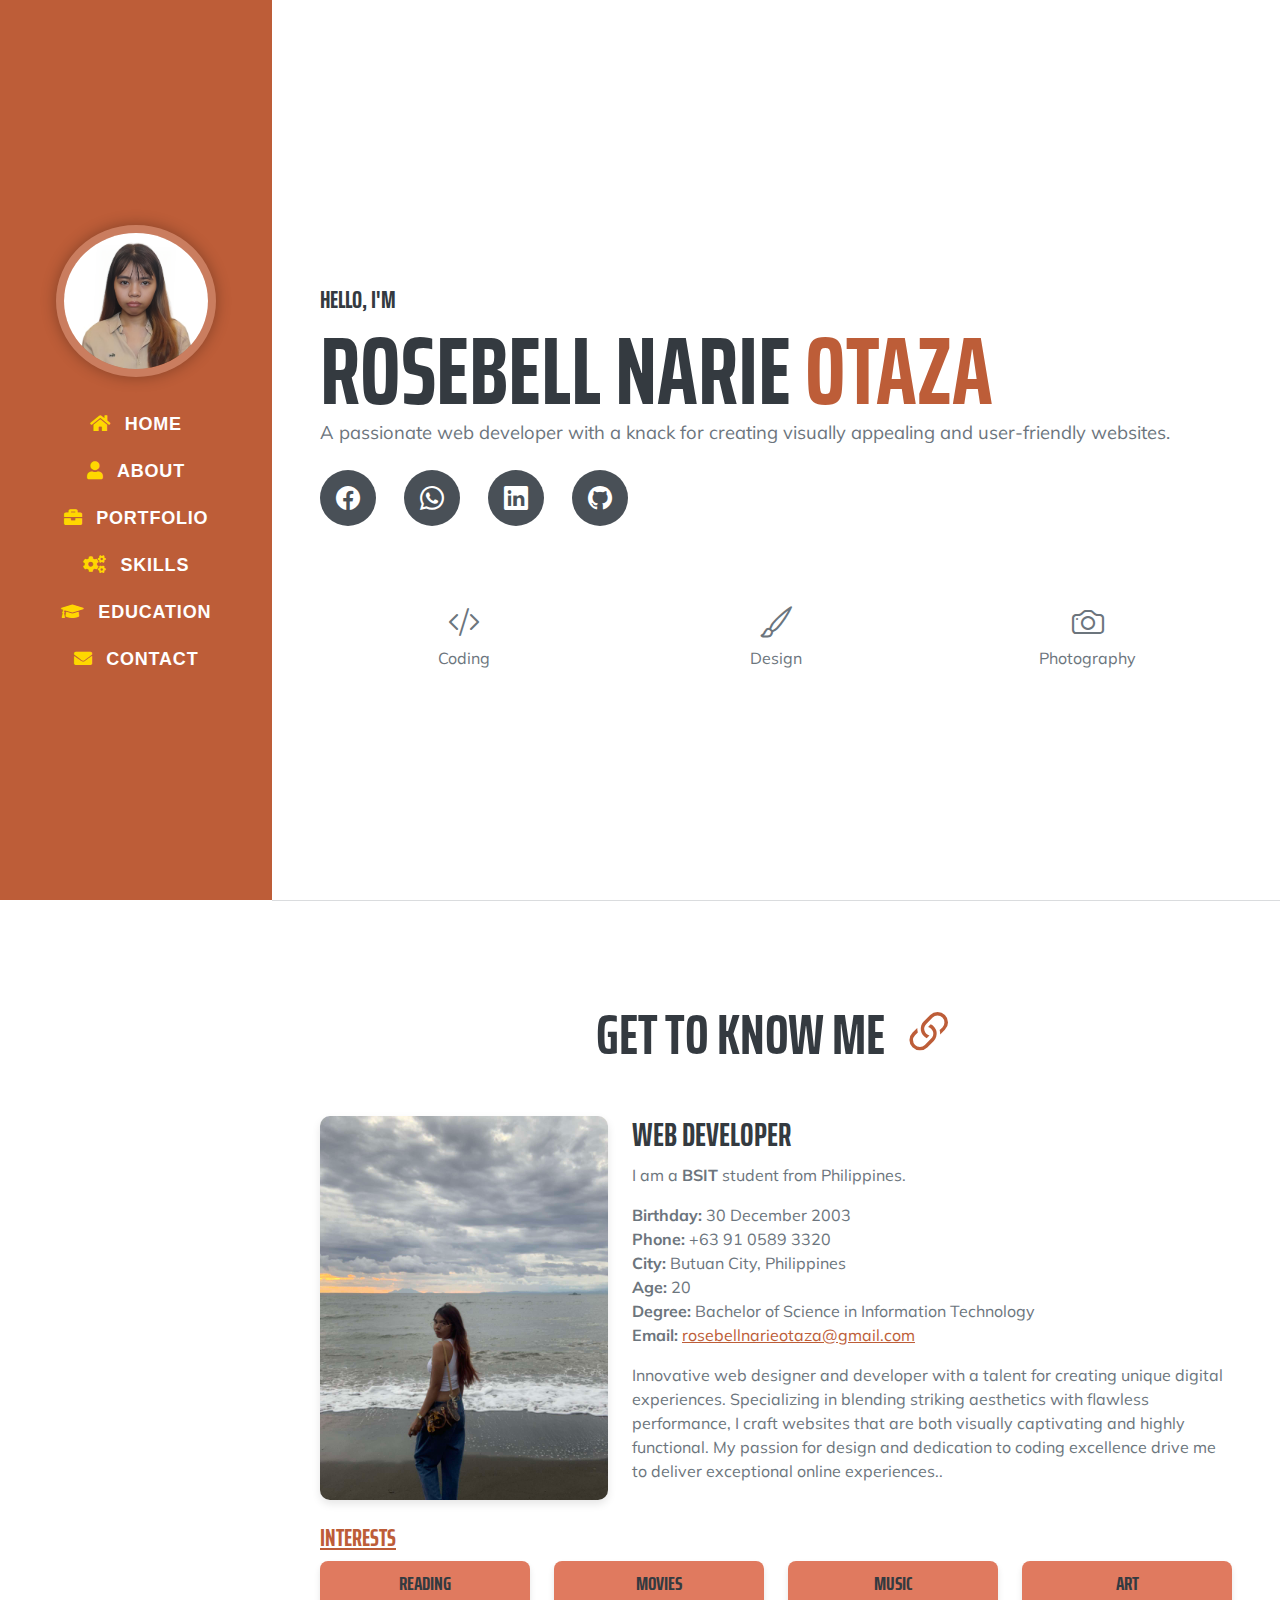
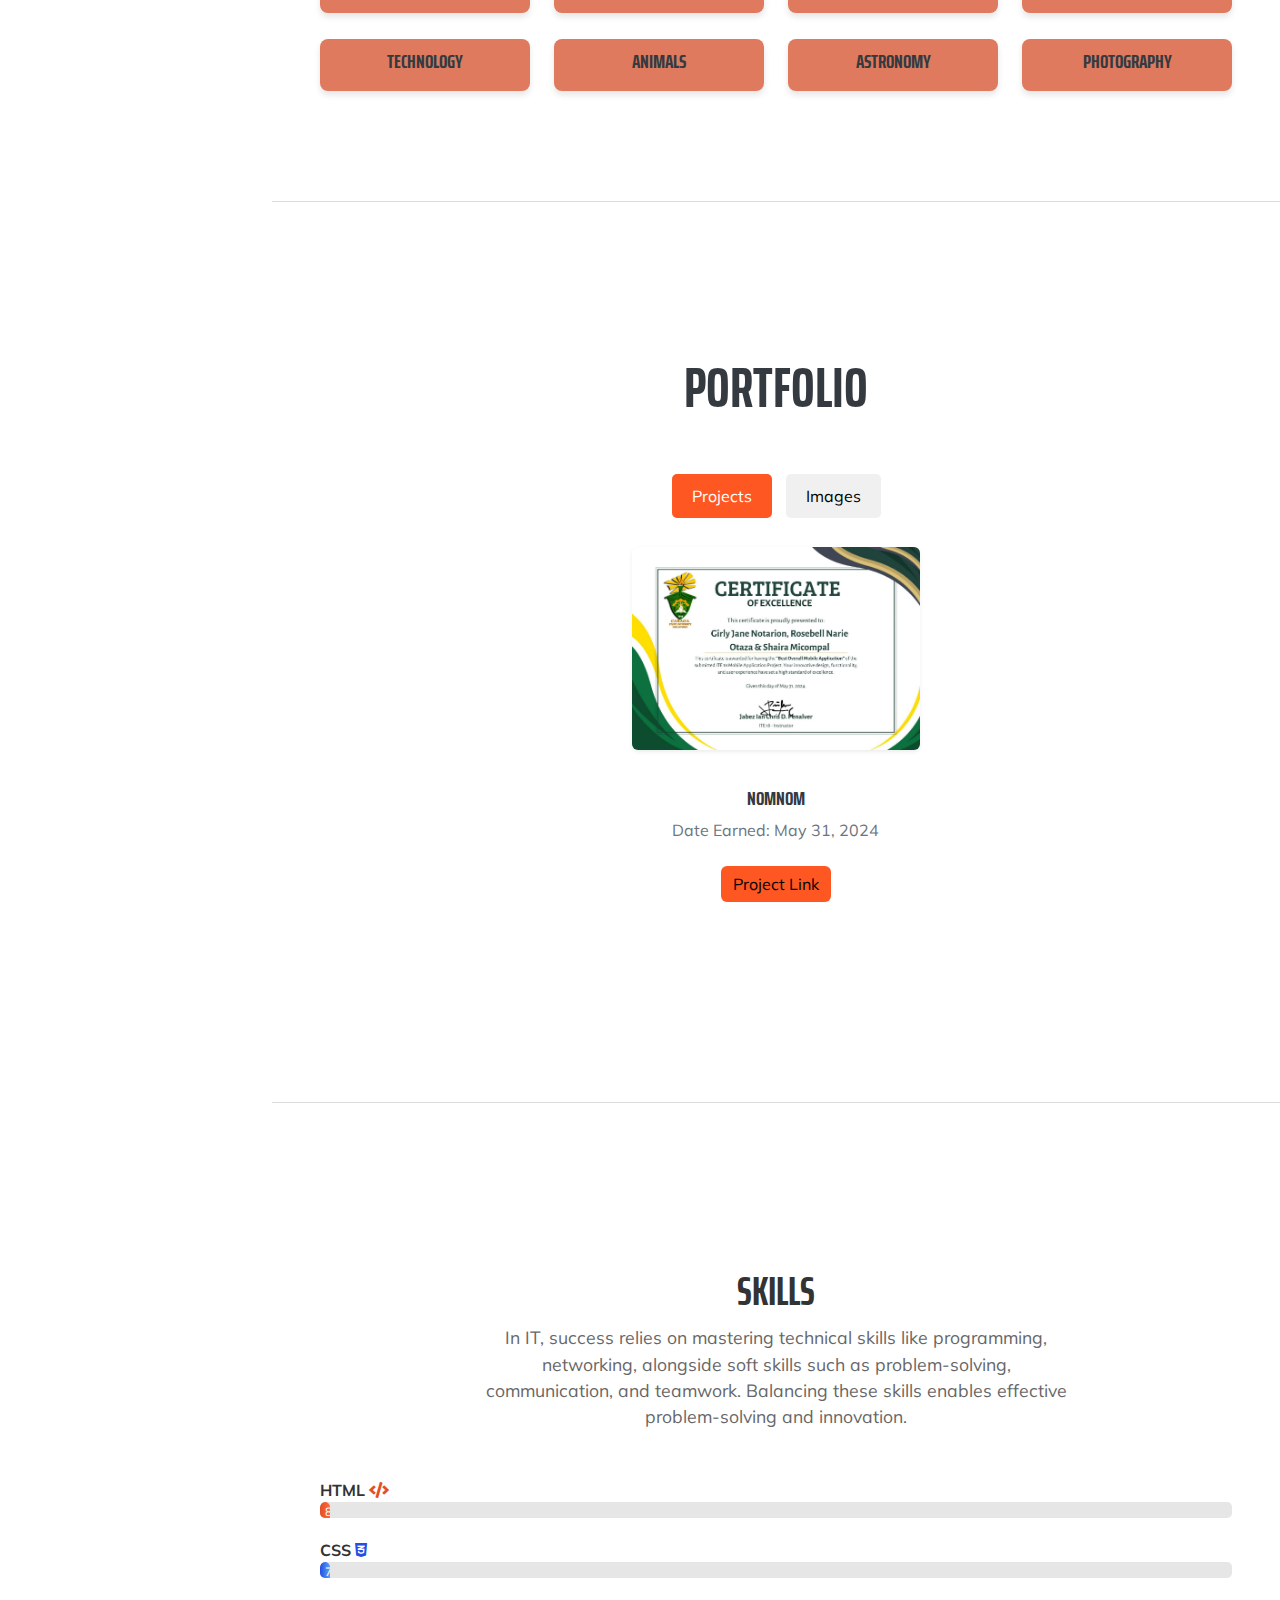
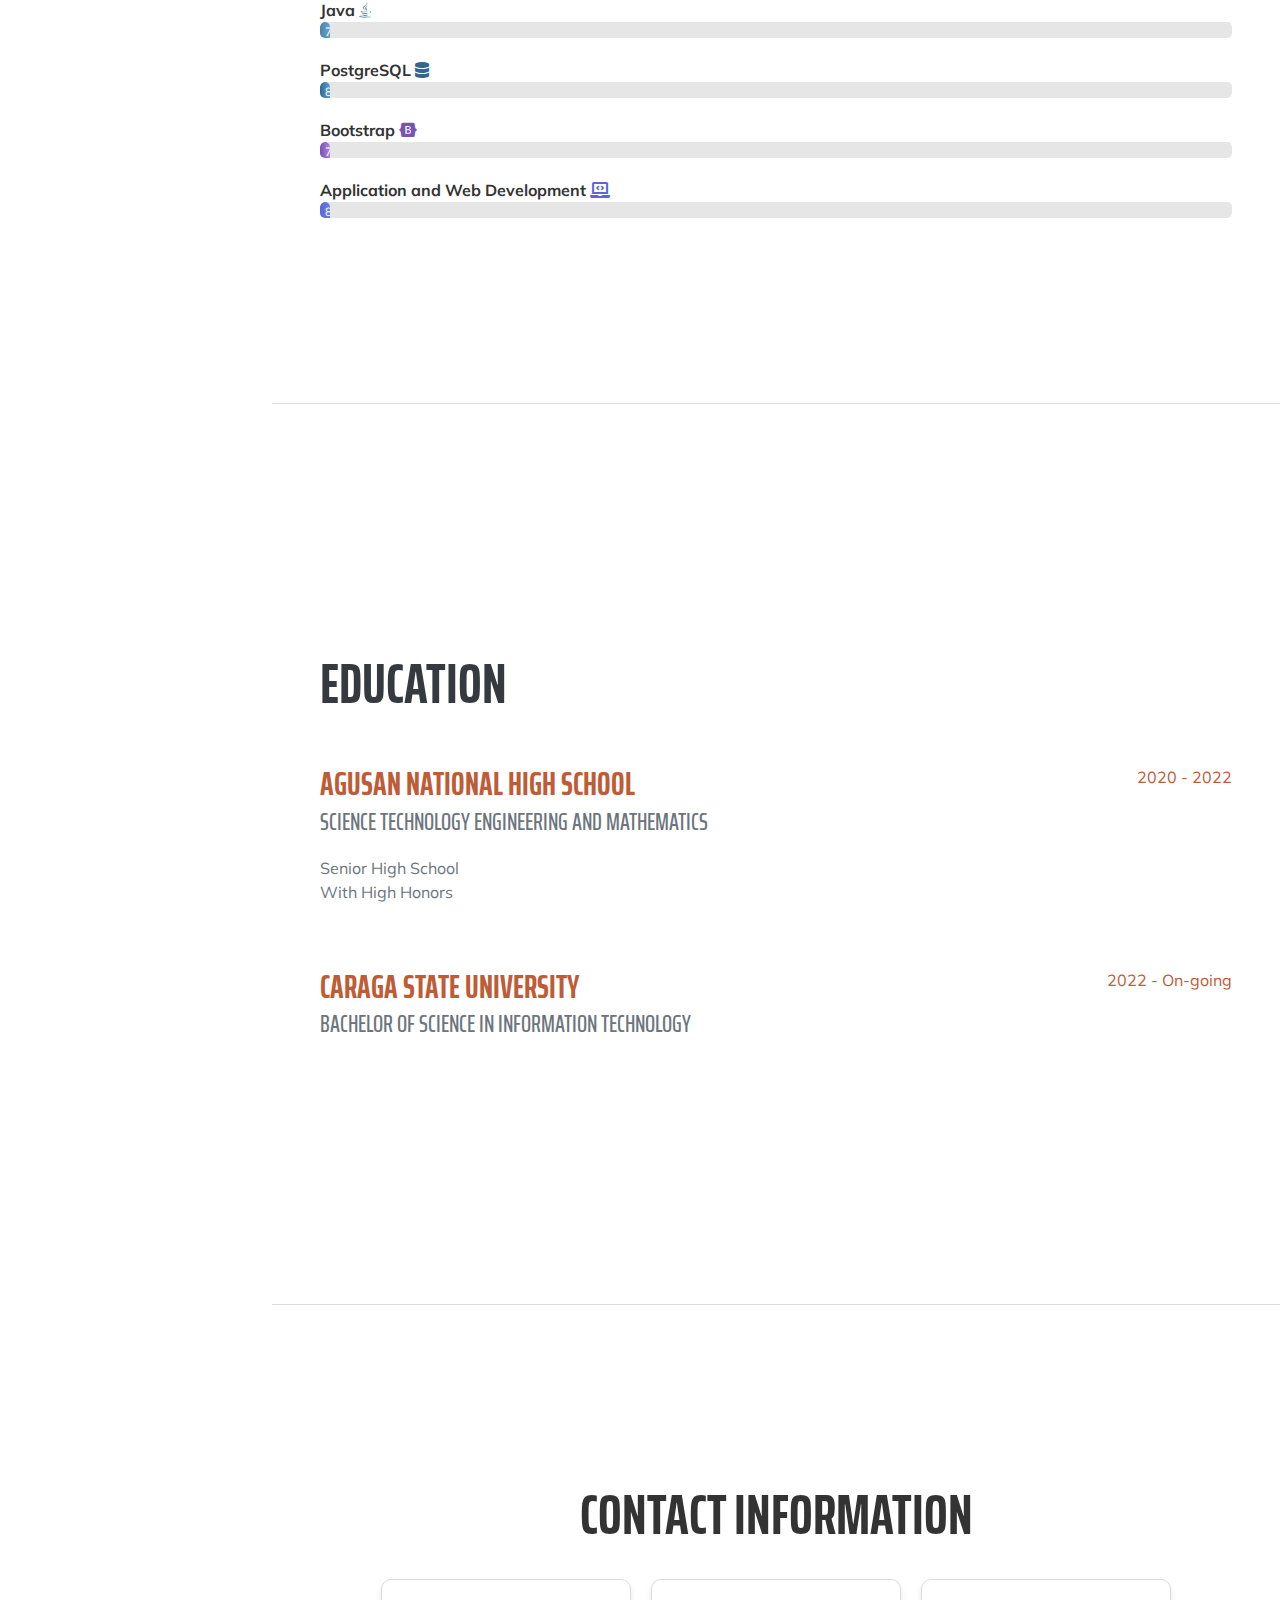
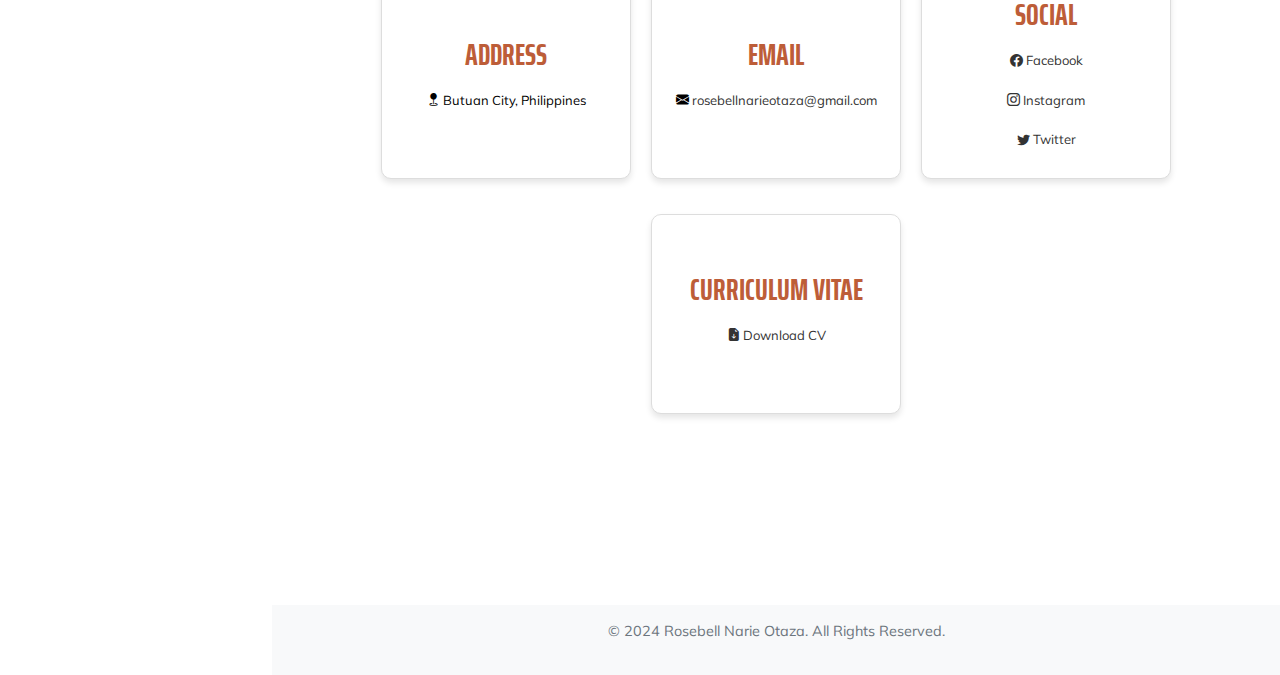
==== main.html @ 6b2675de "first commit" ====
<!DOCTYPE html>
<html lang="en">
<head>
    <meta charset="UTF-8">
    <meta name="viewport" content="width=device-width, initial-scale=1.0">
    <title>Personal Website</title>
    <link rel="stylesheet" href="assets/css/bootstrap.min.css">
        <!-- Google fonts-->
        <link href="https://fonts.googleapis.com/css?family=Saira+Extra+Condensed:500,700" rel="stylesheet" type="text/css" />
        <link href="https://fonts.googleapis.com/css?family=Muli:400,400i,800,800i" rel="stylesheet" type="text/css" />
    <link href="https://cdn.jsdelivr.net/npm/bootstrap-icons/font/bootstrap-icons.css" rel="stylesheet">
    <link href="css/main.css" rel="stylesheet">
    <link href="https://cdnjs.cloudflare.com/ajax/libs/font-awesome/5.15.4/css/all.min.css" rel="stylesheet">

</head>
<body id="page-top">
            <!-- Navigation-->
            <nav class="navbar navbar-expand-lg navbar-dark bg-primary fixed-top" id="sideNav">
                <a class="navbar-brand js-scroll-trigger" href="#page-top">
                    <span class="d-block d-lg-none"></span>
                    <span class="d-none d-lg-block">
                        <img class="img-fluid img-profile rounded-circle mx-auto mb-3" src="images/formal.png" alt="..." />
                    </span>
                </a>
                <button class="navbar-toggler" type="button" data-bs-toggle="collapse" data-bs-target="#navbarResponsive" aria-controls="navbarResponsive" aria-expanded="false" aria-label="Toggle navigation">
                    <span class="navbar-toggler-icon"></span>
                </button>
                <div class="collapse navbar-collapse" id="navbarResponsive">
                    <ul class="navbar-nav">
                        <li class="nav-item"><a class="nav-link js-scroll-trigger" href="#about"><i class="fas fa-home"></i> Home</a></li>
                        <li class="nav-item"><a class="nav-link js-scroll-trigger" href="#experience"><i class="fas fa-user"></i> About</a></li>
                        <li class="nav-item"><a class="nav-link js-scroll-trigger" href="#education"><i class="fas fa-briefcase"></i> Portfolio</a></li>
                        <li class="nav-item"><a class="nav-link js-scroll-trigger" href="#skills"><i class="fas fa-cogs"></i> Skills</a></li>
                        <li class="nav-item"><a class="nav-link js-scroll-trigger" href="#interests"><i class="fas fa-graduation-cap"></i> Education</a></li>
                        <li class="nav-item"><a class="nav-link js-scroll-trigger" href="#awards"><i class="fas fa-envelope"></i> Contact</a></li>
                    </ul>
                </div>
            </nav>

            <!-- Page Content-->
            <div class="container-fluid p-0">
                <!-- Home-->
            <section class="resume-section" id="about">
                <div class="resume-section-content">
                    <br>
                    <br>
                    <br>
                    <br>
                    <h4>Hello, I'm</h4>
                    <h1 class="mb-0">
                        Rosebell Narie
                        <span class="text-primary">Otaza</span>
                    </h1>
                    <p class="lead mb-4">A passionate web developer with a knack for creating visually appealing and user-friendly websites.</p>                
                    <div class="social-icons mb-4">
                        <a class="social-icon" href="https://www.facebook.com/rotaza08/" target="_blank">
                            <i class="bi bi-facebook"></i>
                        </a>
                        <a class="social-icon" href="https://wa.me/+639912143127" target="_blank">
                            <i class="bi bi-whatsapp"></i>
                        </a>
                        <a class="social-icon" href="https://www.linkedin.com/in/rosebell-narie-otaza-38b8ba326/" target="_blank">
                            <i class="bi bi-linkedin"></i>
                        </a>
                        <a class="social-icon" href="https://github.com/rosebellotaza" target="_blank">
                            <i class="bi bi-github"></i>
                        </a>
                    </div>
                    
                    <br>
                    <div class="row text-center mt-4">
                        <div class="col-lg-4 col-md-6 mb-4">
                            <i class="bi bi-code-slash icon-style"></i>
                            <p>Coding</p>
                        </div>
                        <div class="col-lg-4 col-md-6 mb-4">
                            <i class="bi bi-brush icon-style"></i>
                            <p>Design</p>
                        </div>
                        <div class="col-lg-4 col-md-6 mb-4">
                            <i class="bi bi-camera icon-style"></i>
                            <p>Photography</p>
                        </div>
                    </div>
                    
                </div>
            </section>


                <hr class="m-0" />

                <!-- About-->
                <section class="resume-section" id="experience">
                    <div class="resume-section-content">
                        <h2 class="mb-5" style="text-align: center;">
                            Get to know me 
                            <a href="https://drive.google.com/file/d/1i2Z58fpmKs8k3QDrjpjz3JVQlkXszNNQ/view?usp=sharing" target="_blank" class="ms-2">
                                <i class="bi bi-link-45deg"></i>
                            </a>
                        </h2>
                        
                        <div class="row">
                            <div class="col-md-4 text-center">
                                <img src="images/bg1.jpg " alt="Profile Picture" class="profile-img-square">
                            </div>
                            <div class="col-md-8">
                                <h3>Web Developer</h3>
                                <p>I am a <b>BSIT</b> student from Philippines.</p>
                                <ul class="list-unstyled">
                                    <li><strong>Birthday:</strong> 30 December 2003</li>
                                    <li><strong>Phone:</strong> +63 91 0589 3320</li>
                                    <li><strong>City:</strong> Butuan City, Philippines</li>
                                    <li><strong>Age:</strong> 20</li>
                                    <li><strong>Degree:</strong> Bachelor of Science in Information Technology</li>
                                    <li><strong>Email:</strong> <a href="rosebellnarieotaza@gmail.com">rosebellnarieotaza@gmail.com</a></li>
                                </ul>
                                <p>Innovative web designer and developer with a talent for creating unique digital experiences. Specializing in blending striking aesthetics with flawless performance, I craft websites that are both visually captivating and highly functional. My passion for design and dedication to coding excellence drive me to deliver exceptional online experiences..</p>
                                
                            </div>
                            <section class="interests">
                                <h4>Interests</h4>
                                <div class="row">
                                    <div class="col-md-3 text-center">
                                        <div class="interest-box">
                                            <h5>Reading</h5>
                                        </div>
                                    </div>
                                    <div class="col-md-3 text-center">
                                        <div class="interest-box">
                                            <h5>Movies</h5>
                                        </div>
                                    </div>
                                    <div class="col-md-3 text-center">
                                        <div class="interest-box">
                                            <h5>Music</h5>
                                        </div>
                                    </div>
                                    <div class="col-md-3 text-center">
                                        <div class="interest-box">
                                            <h5>Art</h5>
                                        </div>
                                    </div>
                                </div>
                                <div class="row mt-3">
                                    <div class="col-md-3 text-center">
                                        <div class="interest-box">
                                            <h5>Technology</h5>
                                        </div>
                                    </div>
                                    <div class="col-md-3 text-center">
                                        <div class="interest-box">
                                            <h5>Animals</h5>
                                        </div>
                                    </div>
                                    <div class="col-md-3 text-center">
                                        <div class="interest-box">
                                            <h5>Astronomy</h5>
                                        </div>
                                    </div>
                                    <div class="col-md-3 text-center">
                                        <div class="interest-box">
                                            <h5>Photography</h5>
                                        </div>
                                    </div>
                                </div>
                            </section>
                        </div>
                        
                    </div>
                </section>

                <hr class="m-0" />
                <!-- Portfolio Section -->
                <section class="resume-section" id="education">
                    <div class="resume-section-content">
                        <h2 class="mb-5 text-center">Portfolio</h2>

                        <!-- Filter Buttons -->
                        <div class="text-center mb-4">
                            <button class="filter-btn active" data-filter="all">Projects</button>
                            <button class="filter-btn" data-filter="app">Images</button>
                        </div>

                        <!-- All Section -->
                        <div class="portfolio-items all">
                            <!-- Project Link Section -->
                            <div class="row justify-content-center mb-5">
                                <div class="col-md-4 text-center">
                                    <img src="images/APPDEV.png" alt="Portfolio Image 4" class="img-fluid portfolio-image shadow-sm rounded">
                                    <h5 class="mt-3">NomNom</h5>
                                    <p>Date Earned: May 31, 2024</p>
                                    <a href="https://www.facebook.com/share/p/AQKgkYquW8Kcj59q/" target="_blank" class="btn btn-primary mt-2">Project Link</a>
                                </div>
                            </div>
                        </div>

                        <!-- App Section -->
                        <div class="portfolio-items app hide-element">
                            <!-- Masonry Gallery -->
                            <div class="container">
                                <div class="row g-4">
                                    <!-- Card 1 -->
                                    <div class="col-md-4">
                                        <div class="card shadow-sm">
                                            <img src="images/1.png" class="card-img-top" alt="Project Image 1">
                                        </div>
                                    </div>
                        
                                    <!-- Card 2 -->
                                    <div class="col-md-4">
                                        <div class="card shadow-sm">
                                            <img src="images/2.png" class="card-img-top" alt="Project Image 1">
                                        </div>
                                    </div>
                        
                                    <!-- Card 3 -->
                                    <div class="col-md-4">
                                        <div class="card shadow-sm">
                                            <img src="images/6.png" class="card-img-top" alt="Project Image 2">
                                        </div>
                                    </div>
                        
                                    <!-- Card 4 -->
                                    <div class="col-md-4">
                                        <div class="card shadow-sm">
                                            <img src="images/3.png" class="card-img-top" alt="Project Image 2">
                                        </div>
                                    </div>
                        
                                    <!-- Card 5 -->
                                    <div class="col-md-4">
                                        <div class="card shadow-sm">
                                            <img src="images/4.png" class="card-img-top" alt="Project Image 3">
                                        </div>
                                    </div>
                        
                                    <!-- Card 6 -->
                                    <div class="col-md-4">
                                        <div class="card shadow-sm">
                                            <img src="images/5.png" class="card-img-top" alt="Project Image 4">
                                        </div>
                                    </div>
                                </div>
                            </div>
                        </div>
                        
                    </div>
                </section>
                <hr class="m-0" />
                                <!-- Skills-->
                <section class="resume-section" id="skills">
                    <div class="resume-section-content">
                        <h2 class="skills-heading">Skills</h2>
                        <p class="skills-description">In IT, success relies on mastering technical skills like programming, networking, alongside soft skills such as problem-solving, communication, and teamwork. Balancing these skills enables effective problem-solving and innovation.</p>
                        <br><br>
                        <div>
                            <div class="skill-item">
                                <label class="skill-label">HTML <i class="fas fa-code html-icon"></i></label>
                                <div class="progress">
                                    <div class="progress-bar html-bar" role="progressbar">80%</div>
                                </div>
                            </div>
                            <div class="skill-item">
                                <label class="skill-label">CSS <i class="fab fa-css3-alt css-icon"></i></label>
                                <div class="progress">
                                    <div class="progress-bar css-bar" role="progressbar">70%</div>
                                </div>
                            </div>
                            <div class="skill-item">
                                <label class="skill-label">Java <i class="fab fa-java java-icon"></i></label>
                                <div class="progress">
                                    <div class="progress-bar java-bar" role="progressbar">70%</div>
                                </div>
                            </div>
                            <div class="skill-item">
                                <label class="skill-label">PostgreSQL <i class="fas fa-database postgres-icon"></i></label>
                                <div class="progress">
                                    <div class="progress-bar postgres-bar" role="progressbar">80%</div>
                                </div>
                            </div>
                            <div class="skill-item">
                                <label class="skill-label">Bootstrap <i class="fab fa-bootstrap bootstrap-icon"></i></label>
                                <div class="progress">
                                    <div class="progress-bar bootstrap-bar" role="progressbar">75%</div>
                                </div>
                            </div>
                            <div class="skill-item">
                                <label class="skill-label">Application and Web Development <i class="fas fa-laptop-code webdev-icon"></i></label>
                                <div class="progress">
                                    <div class="progress-bar webdev-bar" role="progressbar">80%</div>
                                </div>
                            </div>
                        </div>
                    </div>
                </section>

                <hr class="m-0" />
                <!-- Education -->              
                <section class="resume-section" id="interests">
                    <div class="resume-section-content">
                        <h2 class="mb-5">Education</h2>
                        <div class="d-flex flex-column flex-md-row justify-content-between mb-5">
                            <div class="flex-grow-1">
                                <h3 class="mb-0 school-heading">Agusan National High School</h3>
                                <div class="subheading mb-3">Science Technology Engineering and Mathematics</div>
                                <div>Senior High School</div>
                                <p>With High Honors</p>
                            </div>
                            <div class="flex-shrink-0"><span class="text-primary">2020 - 2022</span></div>
                        </div>
                        <div class="d-flex flex-column flex-md-row justify-content-between">
                            <div class="flex-grow-1">
                                <h3 class="mb-0 school-heading">Caraga State University</h3>
                                <div class="subheading mb-3">Bachelor of Science in Information Technology</div>
                            </div>
                            <div class="flex-shrink-0"><span class="text-primary">2022 - On-going</span></div>
                        </div>
                    </div>
                </section>

                <hr class="m-0" />
                <!-- Contact -->
                <section class="resume-section" id="awards">
                    <div class="resume-section-content">
                        <h2 class="section-title">Contact Information</h2>
                        <div class="contact-container">
                            <div class="info-box">
                                <h3>Address</h3>
                                <p><i class="bi bi-geo-fill icon-small"></i> Butuan City, Philippines</p>
                            </div>
                            <div class="info-box">
                                <h3>Email</h3>
                                <p><i class="bi bi-envelope-fill icon-small"></i> 
                                    <a href="mailto:rosebellnarieotaza@gmail.com">rosebellnarieotaza@gmail.com</a>
                                </p>
                            </div>
                            <div class="info-box">
                                <h3>Social</h3>
                                <p>
                                    <a href="https://www.facebook.com/rotaza08/" target="_blank">
                                        <i class="bi bi-facebook"></i> Facebook
                                    </a>
                                </p>
                                <p>
                                    <a href="https://www.instagram.com/bellariieee/" target="_blank">
                                        <i class="bi bi-instagram"></i> Instagram
                                    </a>
                                </p>
                                <p>
                                    <a href="https://x.com/rsbllyyy" target="_blank">
                                        <i class="bi bi-twitter"></i> Twitter
                                    </a>
                                </p>
                            </div>
                            <div class="info-box">
                                <h3>Curriculum Vitae</h3>
                                <p>
                                    <a href="https://drive.google.com/file/d/1i2Z58fpmKs8k3QDrjpjz3JVQlkXszNNQ/view?usp=sharing" target="_blank">
                                        <i class="bi bi-file-earmark-arrow-down-fill icon-small"></i> Download CV
                                    </a>
                                </p>
                            </div>
                        </div>
                    </div>        
                </section>

                <!-- Footer -->
                <footer class="footer">
                    <p>&copy; 2024 Rosebell Narie Otaza. All Rights Reserved.</p>
                </footer>

            </div>

    <script src="assets/js/bootstrap.bundle.min.js"></script>
    <script src="js/main.js"></script>
</body>
</html>
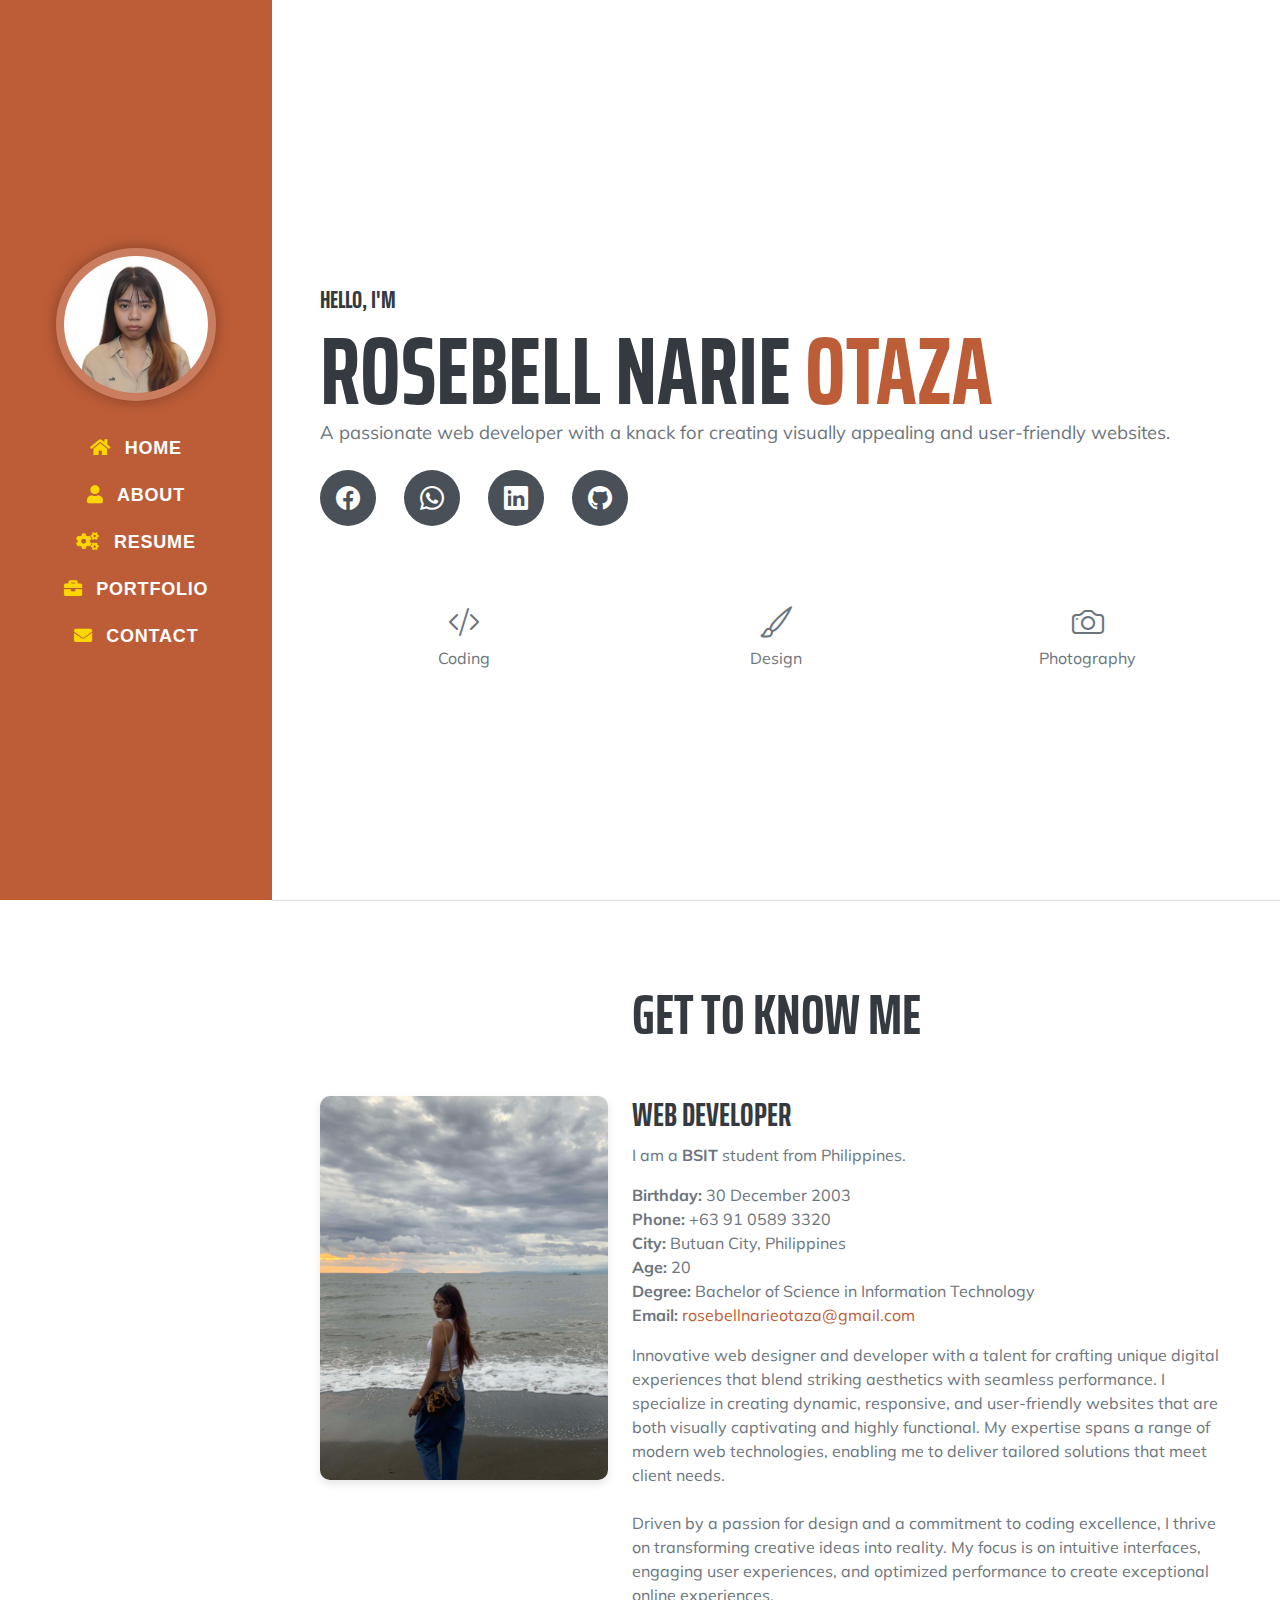
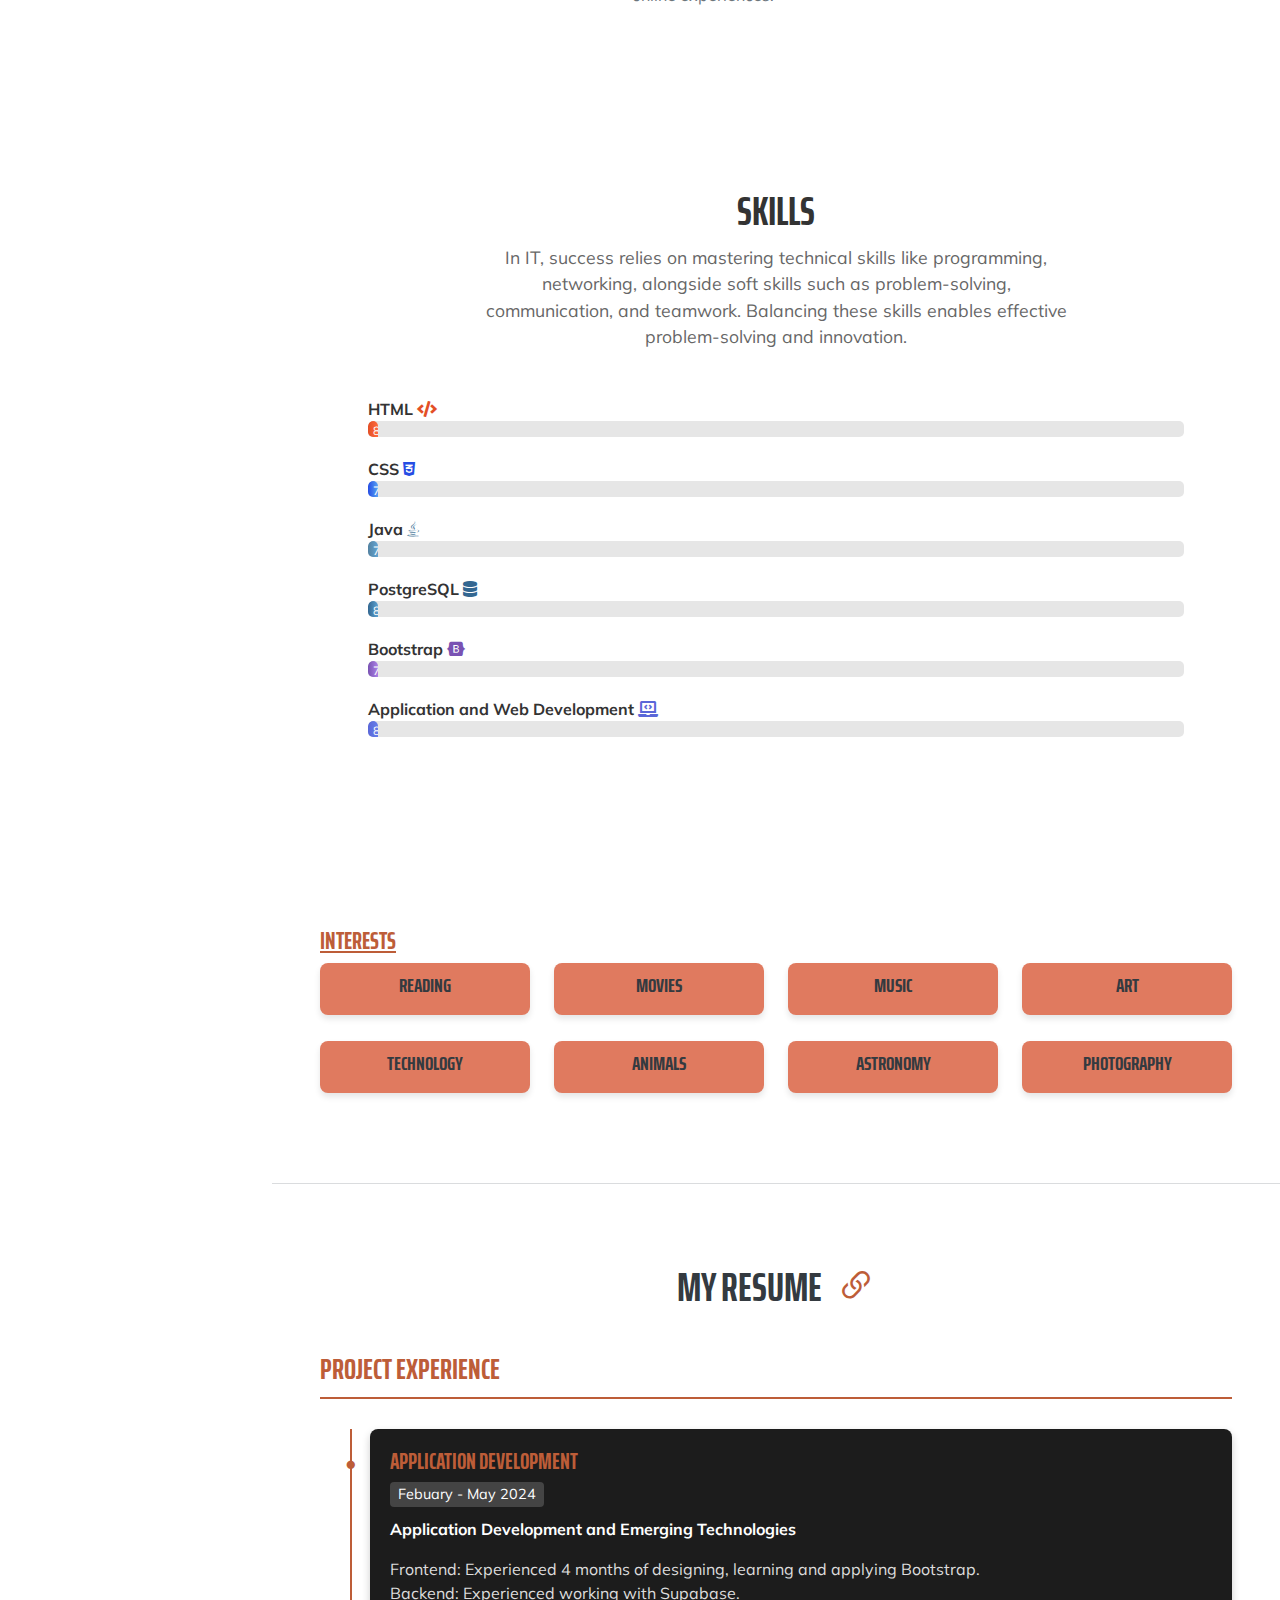
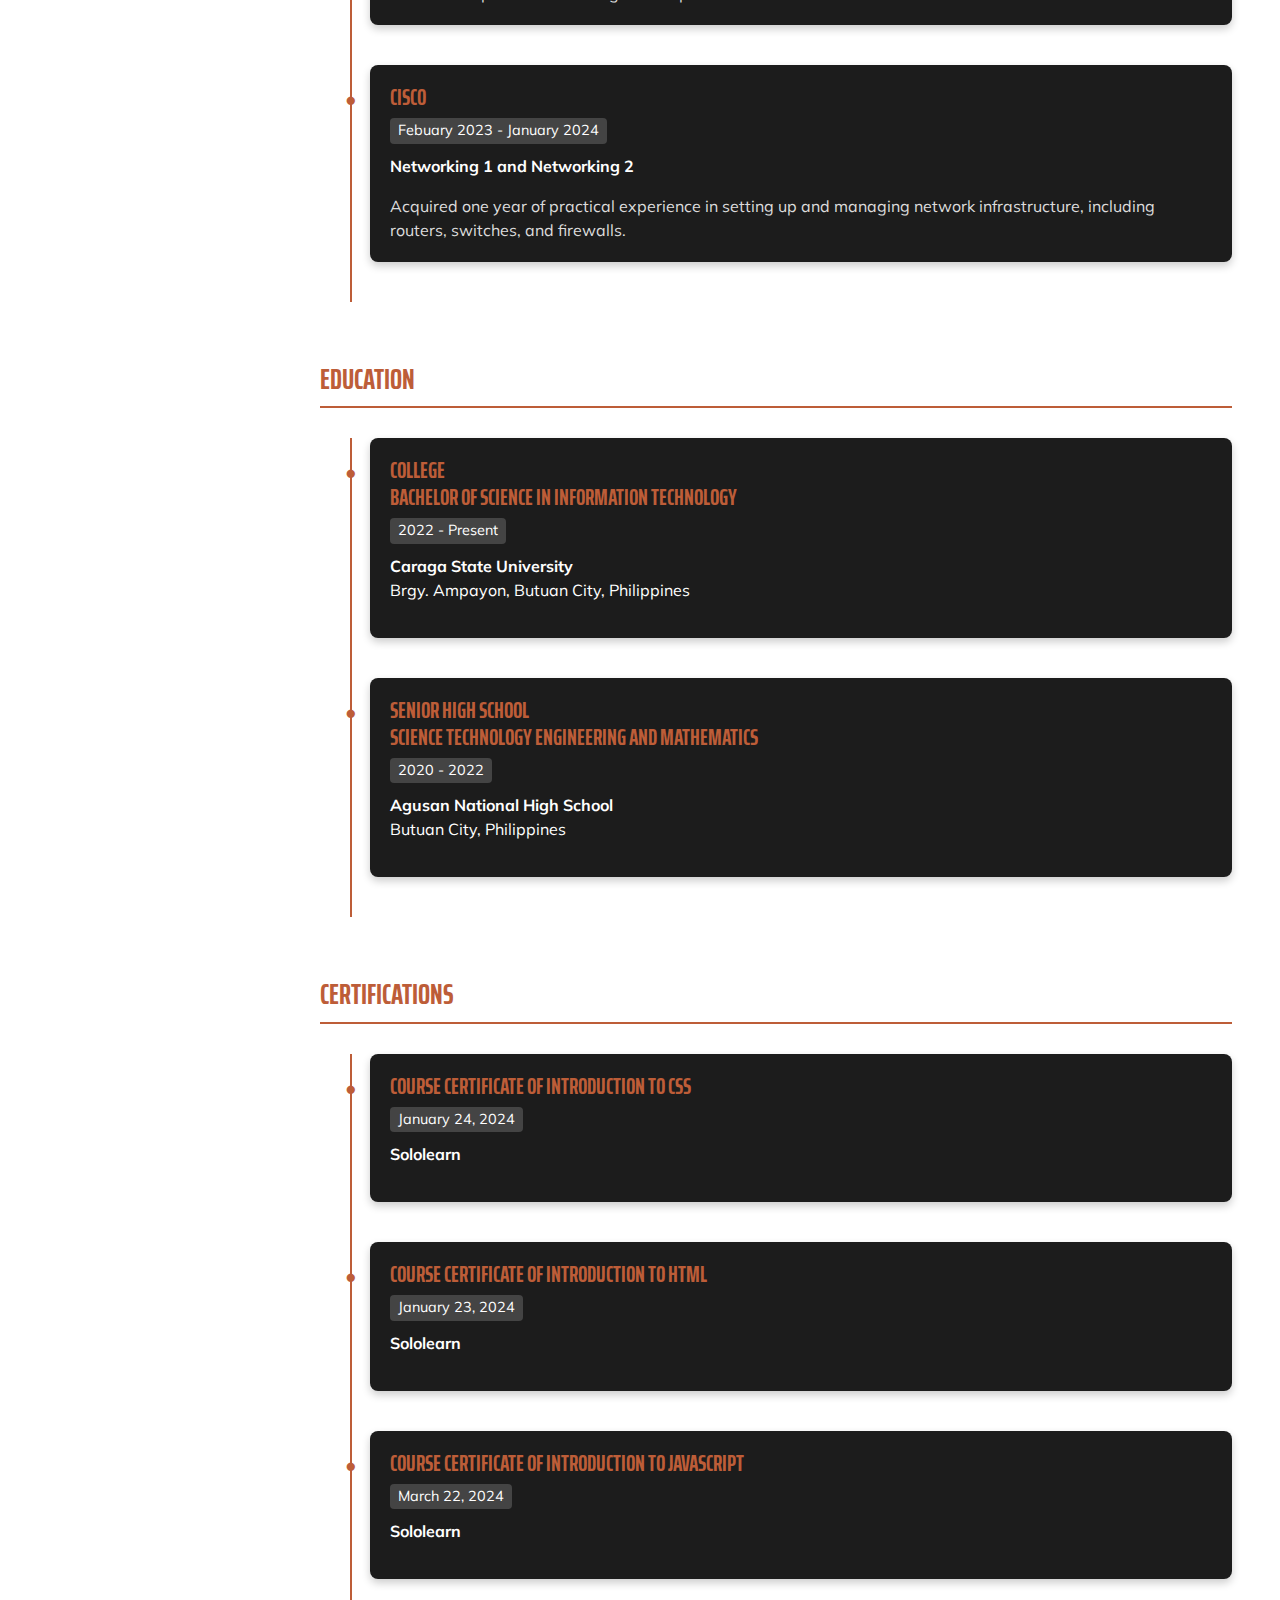
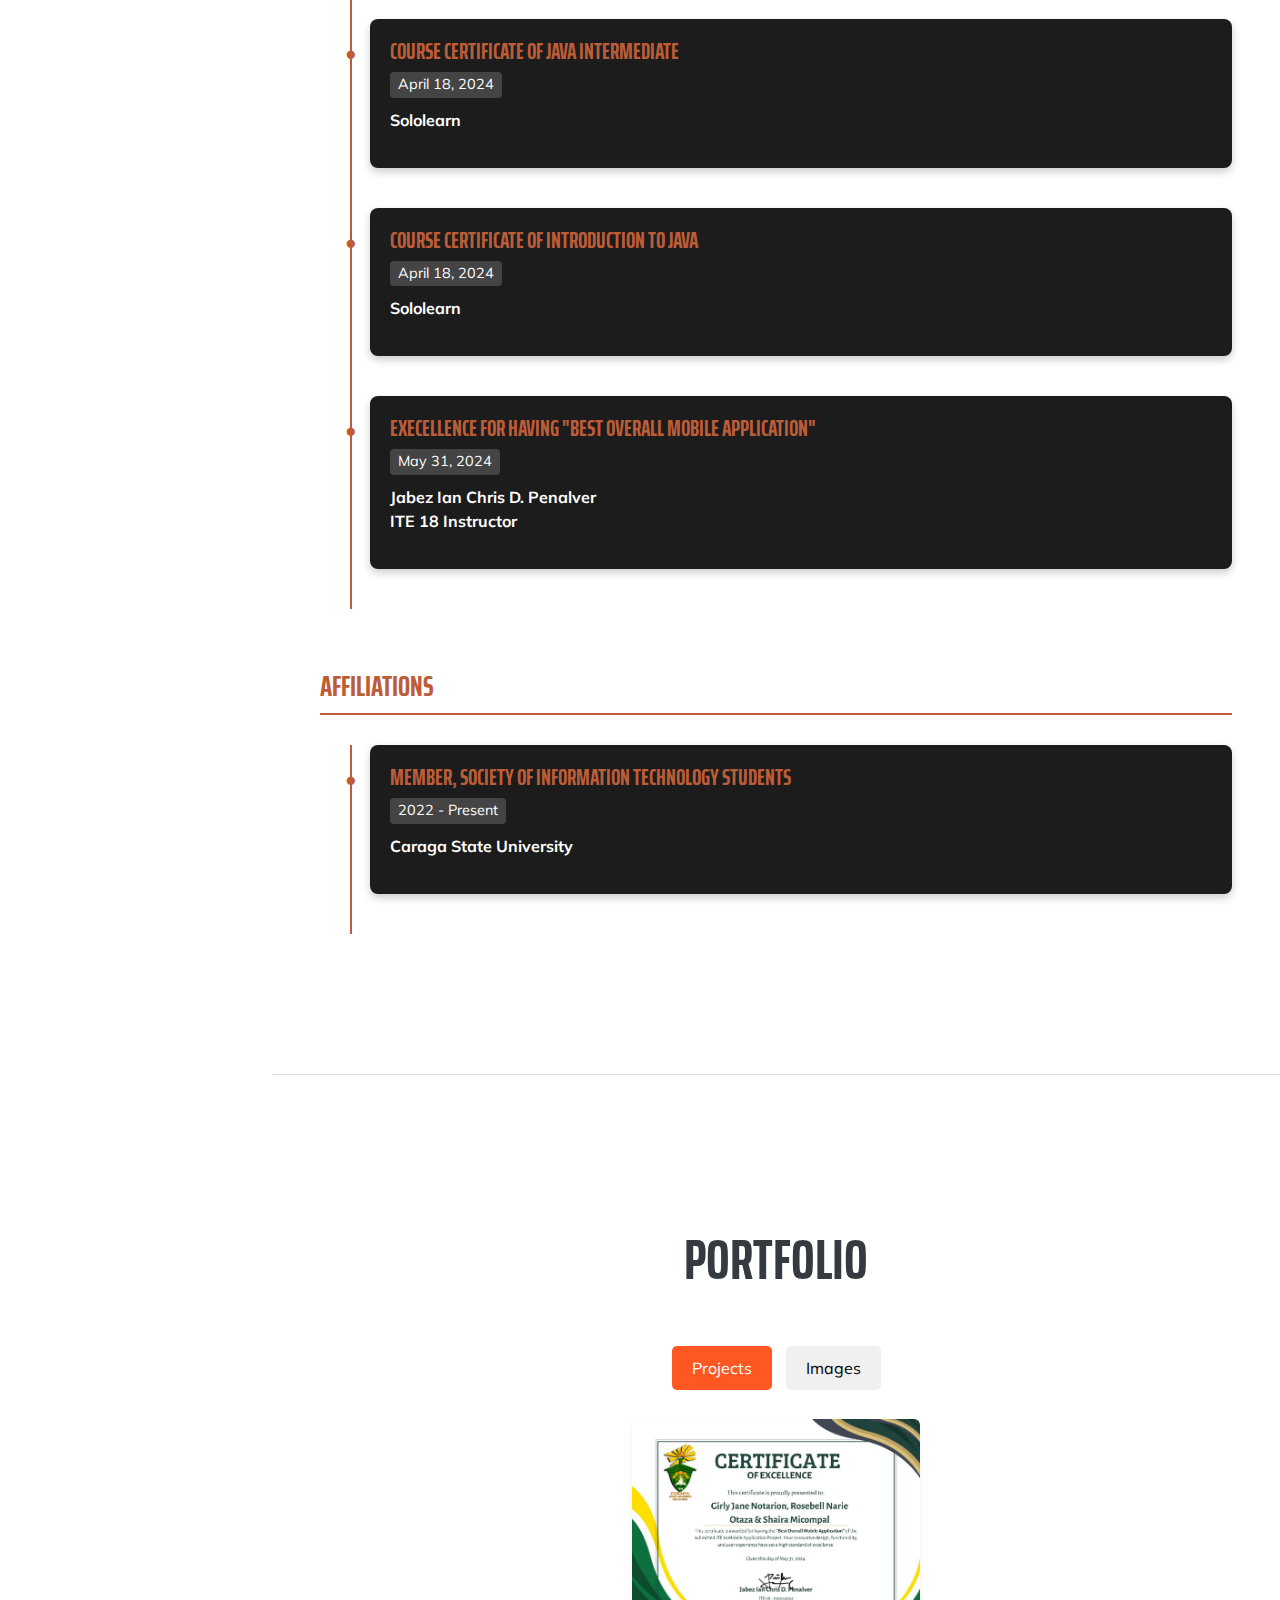
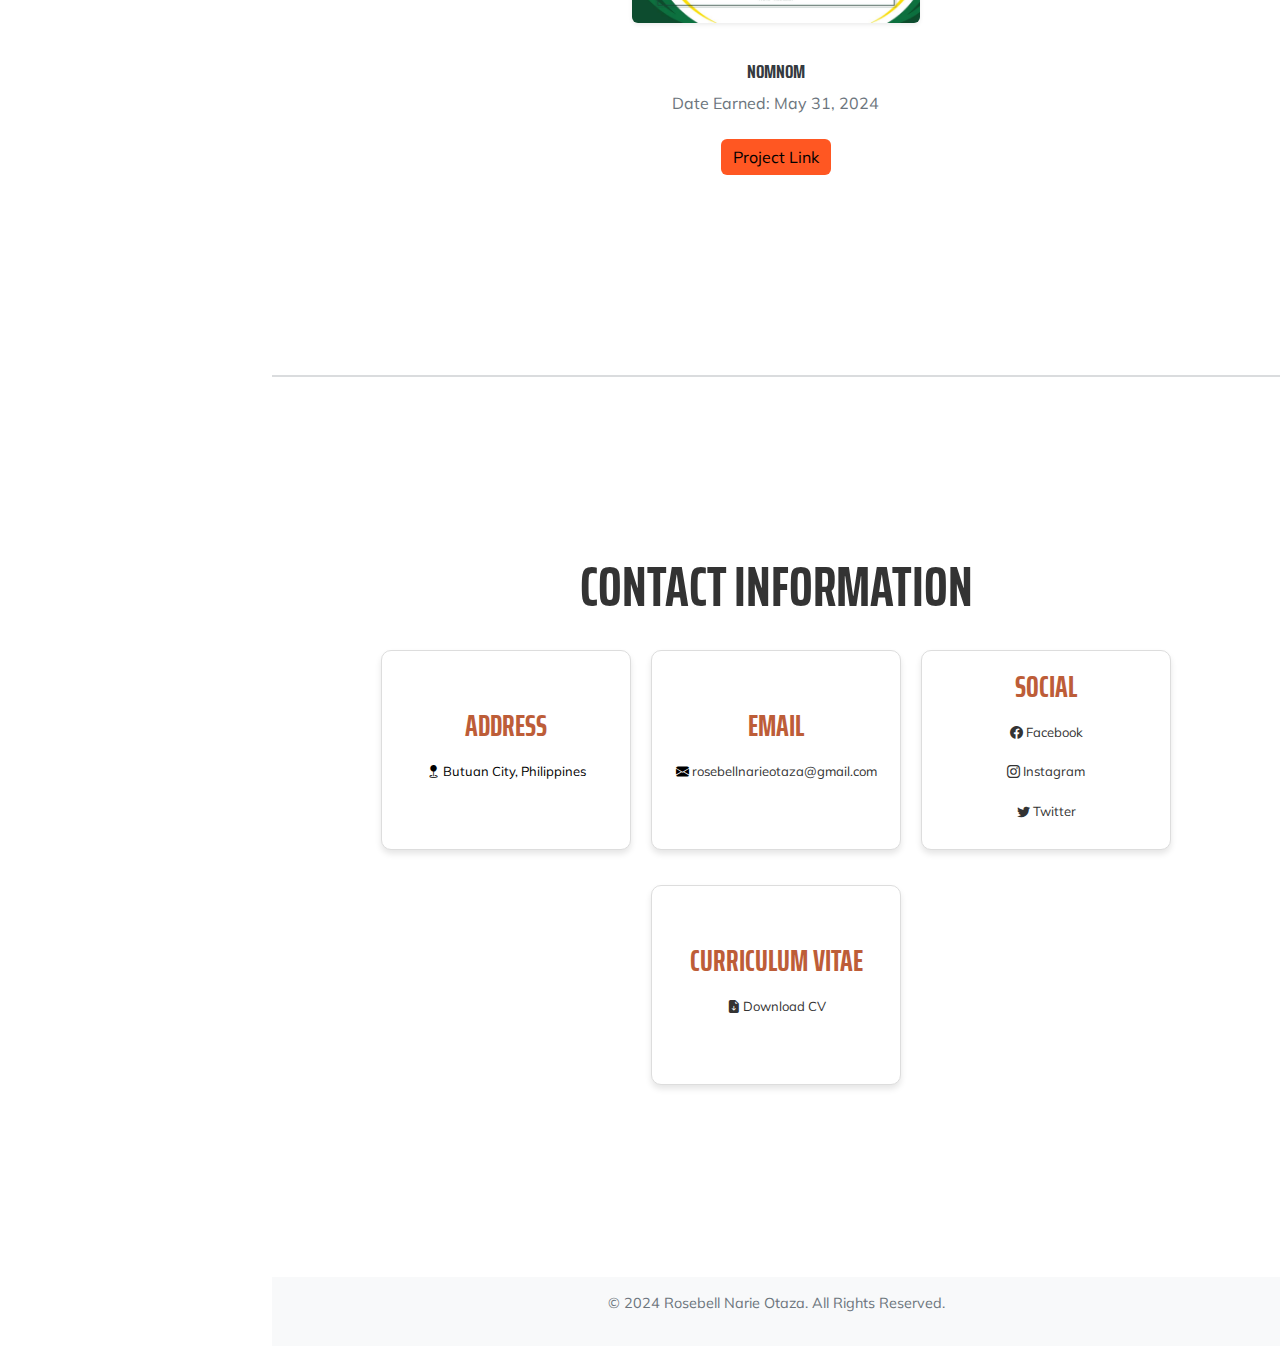
==== commit 266bc0ee: "Save Changes" ====
--- a/main.html
+++ b/main.html
@@ -29,9 +29,8 @@
                     <ul class="navbar-nav">
                         <li class="nav-item"><a class="nav-link js-scroll-trigger" href="#about"><i class="fas fa-home"></i> Home</a></li>
                         <li class="nav-item"><a class="nav-link js-scroll-trigger" href="#experience"><i class="fas fa-user"></i> About</a></li>
+                        <li class="nav-item"><a class="nav-link js-scroll-trigger" href="#resume"><i class="fas fa-cogs"></i> Resume</a></li>
                         <li class="nav-item"><a class="nav-link js-scroll-trigger" href="#education"><i class="fas fa-briefcase"></i> Portfolio</a></li>
-                        <li class="nav-item"><a class="nav-link js-scroll-trigger" href="#skills"><i class="fas fa-cogs"></i> Skills</a></li>
-                        <li class="nav-item"><a class="nav-link js-scroll-trigger" href="#interests"><i class="fas fa-graduation-cap"></i> Education</a></li>
                         <li class="nav-item"><a class="nav-link js-scroll-trigger" href="#awards"><i class="fas fa-envelope"></i> Contact</a></li>
                     </ul>
                 </div>
@@ -85,18 +84,13 @@
                     
                 </div>
             </section>
-
-
                 <hr class="m-0" />
 
-                <!-- About-->
+                                <!-- About-->
                 <section class="resume-section" id="experience">
                     <div class="resume-section-content">
                         <h2 class="mb-5" style="text-align: center;">
                             Get to know me 
-                            <a href="https://drive.google.com/file/d/1i2Z58fpmKs8k3QDrjpjz3JVQlkXszNNQ/view?usp=sharing" target="_blank" class="ms-2">
-                                <i class="bi bi-link-45deg"></i>
-                            </a>
                         </h2>
                         
                         <div class="row">
@@ -114,61 +108,227 @@
                                     <li><strong>Degree:</strong> Bachelor of Science in Information Technology</li>
                                     <li><strong>Email:</strong> <a href="rosebellnarieotaza@gmail.com">rosebellnarieotaza@gmail.com</a></li>
                                 </ul>
-                                <p>Innovative web designer and developer with a talent for creating unique digital experiences. Specializing in blending striking aesthetics with flawless performance, I craft websites that are both visually captivating and highly functional. My passion for design and dedication to coding excellence drive me to deliver exceptional online experiences..</p>
-                                
-                            </div>
-                            <section class="interests">
-                                <h4>Interests</h4>
-                                <div class="row">
-                                    <div class="col-md-3 text-center">
-                                        <div class="interest-box">
-                                            <h5>Reading</h5>
-                                        </div>
-                                    </div>
-                                    <div class="col-md-3 text-center">
-                                        <div class="interest-box">
-                                            <h5>Movies</h5>
-                                        </div>
-                                    </div>
-                                    <div class="col-md-3 text-center">
-                                        <div class="interest-box">
-                                            <h5>Music</h5>
-                                        </div>
-                                    </div>
-                                    <div class="col-md-3 text-center">
-                                        <div class="interest-box">
-                                            <h5>Art</h5>
-                                        </div>
-                                    </div>
-                                </div>
-                                <div class="row mt-3">
-                                    <div class="col-md-3 text-center">
-                                        <div class="interest-box">
-                                            <h5>Technology</h5>
-                                        </div>
-                                    </div>
-                                    <div class="col-md-3 text-center">
-                                        <div class="interest-box">
-                                            <h5>Animals</h5>
-                                        </div>
-                                    </div>
-                                    <div class="col-md-3 text-center">
-                                        <div class="interest-box">
-                                            <h5>Astronomy</h5>
-                                        </div>
-                                    </div>
-                                    <div class="col-md-3 text-center">
-                                        <div class="interest-box">
-                                            <h5>Photography</h5>
-                                        </div>
-                                    </div>
-                                </div>
-                            </section>
-                        </div>
-                        
+                                <p>Innovative web designer and developer with a talent for crafting unique digital experiences that blend striking aesthetics with seamless performance. I specialize in creating dynamic, responsive, and user-friendly websites that are both visually captivating and highly functional. My expertise spans a range of modern web technologies, enabling me to deliver tailored solutions that meet client needs.<br>
+                                    <br>
+                                    Driven by a passion for design and a commitment to coding excellence, I thrive on transforming creative ideas into reality. My focus is on intuitive interfaces, engaging user experiences, and optimized performance to create exceptional online experiences.</p>
+                            </div>
+                        </div>
+                        
+                        <!-- Skills-->
+                        <section class="resume-section" id="skills">
+                            <div class="resume-section-content">
+                                <h2 class="skills-heading">Skills</h2>
+                                <p class="skills-description">In IT, success relies on mastering technical skills like programming, networking, alongside soft skills such as problem-solving, communication, and teamwork. Balancing these skills enables effective problem-solving and innovation.</p>
+                                <br><br>
+                                <div>
+                                    <div class="skill-item">
+                                        <label class="skill-label">HTML <i class="fas fa-code html-icon"></i></label>
+                                        <div class="progress">
+                                            <div class="progress-bar html-bar" role="progressbar">80%</div>
+                                        </div>
+                                    </div>
+                                    <div class="skill-item">
+                                        <label class="skill-label">CSS <i class="fab fa-css3-alt css-icon"></i></label>
+                                        <div class="progress">
+                                            <div class="progress-bar css-bar" role="progressbar">70%</div>
+                                        </div>
+                                    </div>
+                                    <div class="skill-item">
+                                        <label class="skill-label">Java <i class="fab fa-java java-icon"></i></label>
+                                        <div class="progress">
+                                            <div class="progress-bar java-bar" role="progressbar">70%</div>
+                                        </div>
+                                    </div>
+                                    <div class="skill-item">
+                                        <label class="skill-label">PostgreSQL <i class="fas fa-database postgres-icon"></i></label>
+                                        <div class="progress">
+                                            <div class="progress-bar postgres-bar" role="progressbar">80%</div>
+                                        </div>
+                                    </div>
+                                    <div class="skill-item">
+                                        <label class="skill-label">Bootstrap <i class="fab fa-bootstrap bootstrap-icon"></i></label>
+                                        <div class="progress">
+                                            <div class="progress-bar bootstrap-bar" role="progressbar">75%</div>
+                                        </div>
+                                    </div>
+                                    <div class="skill-item">
+                                        <label class="skill-label">Application and Web Development <i class="fas fa-laptop-code webdev-icon"></i></label>
+                                        <div class="progress">
+                                            <div class="progress-bar webdev-bar" role="progressbar">80%</div>
+                                        </div>
+                                    </div>
+                                </div>
+                            </div>
+                        </section>
+                        
+                        <!-- Interests-->
+                        <section class="interests">
+                            <h4>Interests</h4>
+                            <div class="row">
+                                <div class="col-md-3 text-center">
+                                    <div class="interest-box">
+                                        <h5>Reading</h5>
+                                    </div>
+                                </div>
+                                <div class="col-md-3 text-center">
+                                    <div class="interest-box">
+                                        <h5>Movies</h5>
+                                    </div>
+                                </div>
+                                <div class="col-md-3 text-center">
+                                    <div class="interest-box">
+                                        <h5>Music</h5>
+                                    </div>
+                                </div>
+                                <div class="col-md-3 text-center">
+                                    <div class="interest-box">
+                                        <h5>Art</h5>
+                                    </div>
+                                </div>
+                            </div>
+                            <div class="row mt-3">
+                                <div class="col-md-3 text-center">
+                                    <div class="interest-box">
+                                        <h5>Technology</h5>
+                                    </div>
+                                </div>
+                                <div class="col-md-3 text-center">
+                                    <div class="interest-box">
+                                        <h5>Animals</h5>
+                                    </div>
+                                </div>
+                                <div class="col-md-3 text-center">
+                                    <div class="interest-box">
+                                        <h5>Astronomy</h5>
+                                    </div>
+                                </div>
+                                <div class="col-md-3 text-center">
+                                    <div class="interest-box">
+                                        <h5>Photography</h5>
+                                    </div>
+                                </div>
+                            </div>
+                        </section>
                     </div>
                 </section>
 
+                <hr class="m-0" />
+                <!--Resume-->
+                <section class="resume-section" id="resume">
+                    <div class="resume-section-content">
+                        <h2 class="section-heading">My Resume<a href="https://drive.google.com/file/d/1i2Z58fpmKs8k3QDrjpjz3JVQlkXszNNQ/view?usp=sharing" target="_blank" class="ms-2">
+                            <i class="bi bi-link-45deg"></i>
+                        </a></h2>
+                        
+                
+                        <!-- Two-column layout container -->
+                        <div class="resume-row">
+                            <!-- Professional Experience -->
+                            <div class="resume-column">
+                                <div class="resume-category">
+                                    <h3 class="resume-category-heading">Project Experience</h3>
+                                    <div class="resume-content">
+                                        <div class="resume-item-detail">
+                                            <h4 class="resume-title">Application Development</h4>
+                                            <span class="education-date">Febuary - May 2024</span>
+                                            <p><strong>Application Development and Emerging Technologies</strong></p>
+                                            <ul class="resume-description">
+                                                <li>Frontend: Experienced 4 months of designing, learning and applying Bootstrap.</li>
+                                                <li>Backend: Experienced working with Supabase. </li>
+                                            </ul>
+                                        </div>
+                                        <!-- More experiences can be added similarly -->
+                                        <div class="resume-item-detail">
+                                            <h4 class="resume-title">CISCO</h4>
+                                            <span class="education-date">Febuary 2023 - January 2024</span>
+                                            <p><strong>Networking 1 and Networking 2</strong></p>
+                                            <ul class="resume-description">
+                                                <li>Acquired one year of practical experience in setting up and managing network infrastructure, including routers, switches, and firewalls.</li>
+                                            </ul>
+                                        </div>
+                                    </div>
+                                </div>
+                            </div>
+                
+                            <!-- Education -->
+                            <div class="resume-column">
+                                <div class="resume-category">
+                                    <h3 class="resume-category-heading">Education</h3>
+                                    <div class="resume-content">
+                                        <div class="resume-item-detail">
+                                            <h4 class="resume-title">College<br>Bachelor of Science in Information Technology</h4>
+                                            <span class="education-date">2022 - Present</span>
+                                            <p><strong>Caraga State University</strong><br>Brgy. Ampayon, Butuan City, Philippines</p>
+                                        </div>
+                                        <div class="resume-item-detail">
+                                            <h4 class="resume-title">Senior High School<br>Science Technology Engineering and Mathematics</h4>
+                                            <span class="education-date">2020 - 2022</span>
+                                            <p><strong>Agusan National High School</strong><br>Butuan City, Philippines</p>
+                                        </div>
+                                    </div>
+                                </div>
+                            </div>
+                        </div>
+                
+                        <!-- Additional Rows for Certifications, Affiliations, and Project Experience -->
+                        <div class="resume-row">
+                            <!-- Certifications -->
+                            <div class="resume-column">
+                                <div class="resume-category">
+                                    <h3 class="resume-category-heading">Certifications</h3>
+                                    <div class="resume-content">
+                                        <div class="resume-item-detail">
+                                            <h4 class="resume-title">Course Certificate of Introduction to CSS</h4>
+                                            <span class="education-date">January 24, 2024</span>
+                                            <p><strong>Sololearn</strong></p>
+                                        </div>
+                                        <!-- More certifications can be added similarly -->
+                                        <div class="resume-item-detail">
+                                            <h4 class="resume-title">Course Certificate of Introduction to HTML</h4>
+                                            <span class="education-date">January 23, 2024</span>
+                                            <p><strong>Sololearn</strong></p>
+                                        </div>
+                                        <div class="resume-item-detail">
+                                            <h4 class="resume-title">Course Certificate of Introduction to JavaScript</h4>
+                                            <span class="education-date">March 22, 2024</span>
+                                            <p><strong>Sololearn</strong></p>
+                                        </div>
+                                        <div class="resume-item-detail">
+                                            <h4 class="resume-title">Course Certificate of Java Intermediate</h4>
+                                            <span class="education-date">April 18, 2024</span>
+                                            <p><strong>Sololearn</strong></p>
+                                        </div>
+                                        <div class="resume-item-detail">
+                                            <h4 class="resume-title">Course Certificate of Introduction to Java</h4>
+                                            <span class="education-date">April 18, 2024</span>
+                                            <p><strong>Sololearn</strong></p>
+                                        </div>
+                                        <div class="resume-item-detail">
+                                            <h4 class="resume-title">Execellence for having "Best Overall Mobile Application"</h4>
+                                            <span class="education-date">May 31, 2024</span>
+                                            <p><strong>Jabez Ian Chris D. Penalver<br>ITE 18 Instructor</strong></p>
+                                        </div>
+                                    </div>
+                                </div>
+                            </div>
+                
+                            <!-- Affiliations -->
+                            <div class="resume-column">
+                                <div class="resume-category">
+                                    <h3 class="resume-category-heading">Affiliations</h3>
+                                    <div class="resume-content">
+                                        <div class="resume-item-detail">
+                                            <h4 class="resume-title">Member, Society of Information Technology Students</h4>
+                                            <span class="education-date">2022 - Present</span>
+                                            <p><strong>Caraga State University</strong></p>
+                                        </div>
+                                    </div>
+                                </div>
+                            </div>
+                        </div>
+                    </div>
+                </section>
+                
                 <hr class="m-0" />
                 <!-- Portfolio Section -->
                 <section class="resume-section" id="education">
@@ -247,76 +407,6 @@
                     </div>
                 </section>
                 <hr class="m-0" />
-                                <!-- Skills-->
-                <section class="resume-section" id="skills">
-                    <div class="resume-section-content">
-                        <h2 class="skills-heading">Skills</h2>
-                        <p class="skills-description">In IT, success relies on mastering technical skills like programming, networking, alongside soft skills such as problem-solving, communication, and teamwork. Balancing these skills enables effective problem-solving and innovation.</p>
-                        <br><br>
-                        <div>
-                            <div class="skill-item">
-                                <label class="skill-label">HTML <i class="fas fa-code html-icon"></i></label>
-                                <div class="progress">
-                                    <div class="progress-bar html-bar" role="progressbar">80%</div>
-                                </div>
-                            </div>
-                            <div class="skill-item">
-                                <label class="skill-label">CSS <i class="fab fa-css3-alt css-icon"></i></label>
-                                <div class="progress">
-                                    <div class="progress-bar css-bar" role="progressbar">70%</div>
-                                </div>
-                            </div>
-                            <div class="skill-item">
-                                <label class="skill-label">Java <i class="fab fa-java java-icon"></i></label>
-                                <div class="progress">
-                                    <div class="progress-bar java-bar" role="progressbar">70%</div>
-                                </div>
-                            </div>
-                            <div class="skill-item">
-                                <label class="skill-label">PostgreSQL <i class="fas fa-database postgres-icon"></i></label>
-                                <div class="progress">
-                                    <div class="progress-bar postgres-bar" role="progressbar">80%</div>
-                                </div>
-                            </div>
-                            <div class="skill-item">
-                                <label class="skill-label">Bootstrap <i class="fab fa-bootstrap bootstrap-icon"></i></label>
-                                <div class="progress">
-                                    <div class="progress-bar bootstrap-bar" role="progressbar">75%</div>
-                                </div>
-                            </div>
-                            <div class="skill-item">
-                                <label class="skill-label">Application and Web Development <i class="fas fa-laptop-code webdev-icon"></i></label>
-                                <div class="progress">
-                                    <div class="progress-bar webdev-bar" role="progressbar">80%</div>
-                                </div>
-                            </div>
-                        </div>
-                    </div>
-                </section>
-
-                <hr class="m-0" />
-                <!-- Education -->              
-                <section class="resume-section" id="interests">
-                    <div class="resume-section-content">
-                        <h2 class="mb-5">Education</h2>
-                        <div class="d-flex flex-column flex-md-row justify-content-between mb-5">
-                            <div class="flex-grow-1">
-                                <h3 class="mb-0 school-heading">Agusan National High School</h3>
-                                <div class="subheading mb-3">Science Technology Engineering and Mathematics</div>
-                                <div>Senior High School</div>
-                                <p>With High Honors</p>
-                            </div>
-                            <div class="flex-shrink-0"><span class="text-primary">2020 - 2022</span></div>
-                        </div>
-                        <div class="d-flex flex-column flex-md-row justify-content-between">
-                            <div class="flex-grow-1">
-                                <h3 class="mb-0 school-heading">Caraga State University</h3>
-                                <div class="subheading mb-3">Bachelor of Science in Information Technology</div>
-                            </div>
-                            <div class="flex-shrink-0"><span class="text-primary">2022 - On-going</span></div>
-                        </div>
-                    </div>
-                </section>
 
                 <hr class="m-0" />
                 <!-- Contact -->
--- a/css/main.css
+++ b/css/main.css
@@ -10990,28 +10990,27 @@
 /*Skills Transition*/
 .progress-bar {
   width: 0;
-  height: 20px; /* Adjust as needed */
-  background-color: #4CAF50; /* Adjust color as needed */
-  transition: width 1s ease; /* Adjust duration and easing */
+  height: 20px;
+  background-color: #4CAF50; 
+  transition: width 1s ease; 
 }
 
 
 /*Contact*/
-
 .contact-container {
     display: flex;
-    align-items: stretch; /* Ensure both columns are equal height */
+    align-items: stretch; 
     justify-content: space-between;
   }
   
   .contact-info {
-    flex: 1; /* Takes up equal space as the image */
+    flex: 1; 
     margin-right: 20px;
   }
   
   .info-box {
-    background: #f8f9fa; /* Light background for each box */
-    border: 1px solid #ddd; /* Light border */
+    background: #f8f9fa; 
+    border: 1px solid #ddd; 
     border-radius: 8px;
     padding: 15px;
     margin-bottom: 15px;
@@ -11032,7 +11031,7 @@
   }
   
   .contact-image {
-    flex: 1; /* Takes up equal space as the contact info */
+    flex: 1; 
     display: flex;
     justify-content: center;
     align-items: center;
@@ -11118,9 +11117,9 @@
   
   /*Portfolio Images*/
   .portfolio-image {
-    margin-bottom: 20px; /* Adds spacing between the images */
-    border-radius: 8px; /* Optional: Rounds the corners of the images */
-    box-shadow: 0 4px 8px rgba(0, 0, 0, 0.1); /* Optional: Adds a subtle shadow */
+    margin-bottom: 20px; 
+    border-radius: 8px; 
+    box-shadow: 0 4px 8px rgba(0, 0, 0, 0.1); /
   }
 
 /*About*/
@@ -11234,12 +11233,12 @@
 }
 
 .footer {
-  background-color: #f8f9fa; /* Light grey background color */
-  text-align: center; /* Center the text */
-  padding: 1rem 0; /* Add padding to the top and bottom */
-  margin-top: auto; /* Ensures the footer is pushed to the bottom */
-  font-size: 0.9rem; /* Adjust font size */
-  color: #6c757d; /* Set a muted text color */
+  background-color: #f8f9fa; 
+  text-align: center; 
+  padding: 1rem 0; 
+  margin-top: auto; 
+  font-size: 0.9rem; 
+  color: #6c757d; 
 }
 
 /* Portfolio Section Styling */
@@ -11316,11 +11315,103 @@
   color: #bd5d38;
 }
 
-
-
-
-
-
-
-
-
+/*RESUME*/
+/* Section Styling */
+.resume-section {
+  padding: 50px 0;
+}
+
+.section-heading {
+  font-size: 2.5rem;
+  text-align: center;
+  margin-bottom: 40px;
+}
+
+/* Resume Category Styling */
+.resume-category {
+  margin-bottom: 60px;
+}
+
+.resume-category-heading {
+  font-size: 1.8rem;
+  color: #bd5d38; /* Updated theme color */
+  border-bottom: 2px solid #bd5d38;
+  padding-bottom: 10px;
+  margin-bottom: 30px;
+}
+
+/* Resume Content Styling */
+.resume-content {
+  display: flex;
+  flex-direction: column;
+  position: relative;
+  margin-left: 30px; /* Space for vertical line */
+  color: #bd5d38;
+}
+
+/* Vertical Line */
+.resume-content::before {
+  content: '';
+  position: absolute;
+  left: 0;
+  top: 0;
+  bottom: 0;
+  width: 2px;
+  background-color: #bd5d38; /* Theme color */
+}
+
+/* Individual Resume Detail */
+.resume-item-detail {
+  position: relative;
+  background-color: #1c1c1c; /* Slightly lighter dark background */
+  padding: 20px;
+  border-radius: 8px;
+  margin-bottom: 40px;
+  box-shadow: 0 4px 8px rgba(0, 0, 0, 0.2); /* Subtle shadow for depth */
+  margin-left: 20px; /* Space between items and the vertical line */
+  color: white;
+}
+
+.resume-item-detail::before {
+  content: '●';
+  position: absolute;
+  left: -25px; /* Align with vertical line */
+  top: 20px; /* Adjust position */
+  color: #bd5d38; /* Dot color */
+  font-size: 1.2rem;
+}
+
+/* Resume Title */
+.resume-title {
+  font-size: 1.4rem;
+  font-weight: bold;
+  color: #ffffff;
+  margin-bottom: 5px;
+  color: #bd5d38;
+}
+
+/* Date Badge */
+.education-date {
+  display: inline-block;
+  background-color: #444; /* Dark badge background */
+  color: #ffffff; /* White text */
+  padding: 2px 8px;
+  border-radius: 4px;
+  font-size: 0.9rem;
+  margin-bottom: 10px;
+}
+
+/* List Styling */
+.resume-description {
+  font-size: 1rem;
+  color: #dcdcdc; /* Light gray for text */
+  margin: 0;
+  padding: 0;
+  list-style: none;
+}
+
+/* Links */
+a {
+  color: #bd5d38; /* Updated theme color */
+  text-decoration: none;
+}
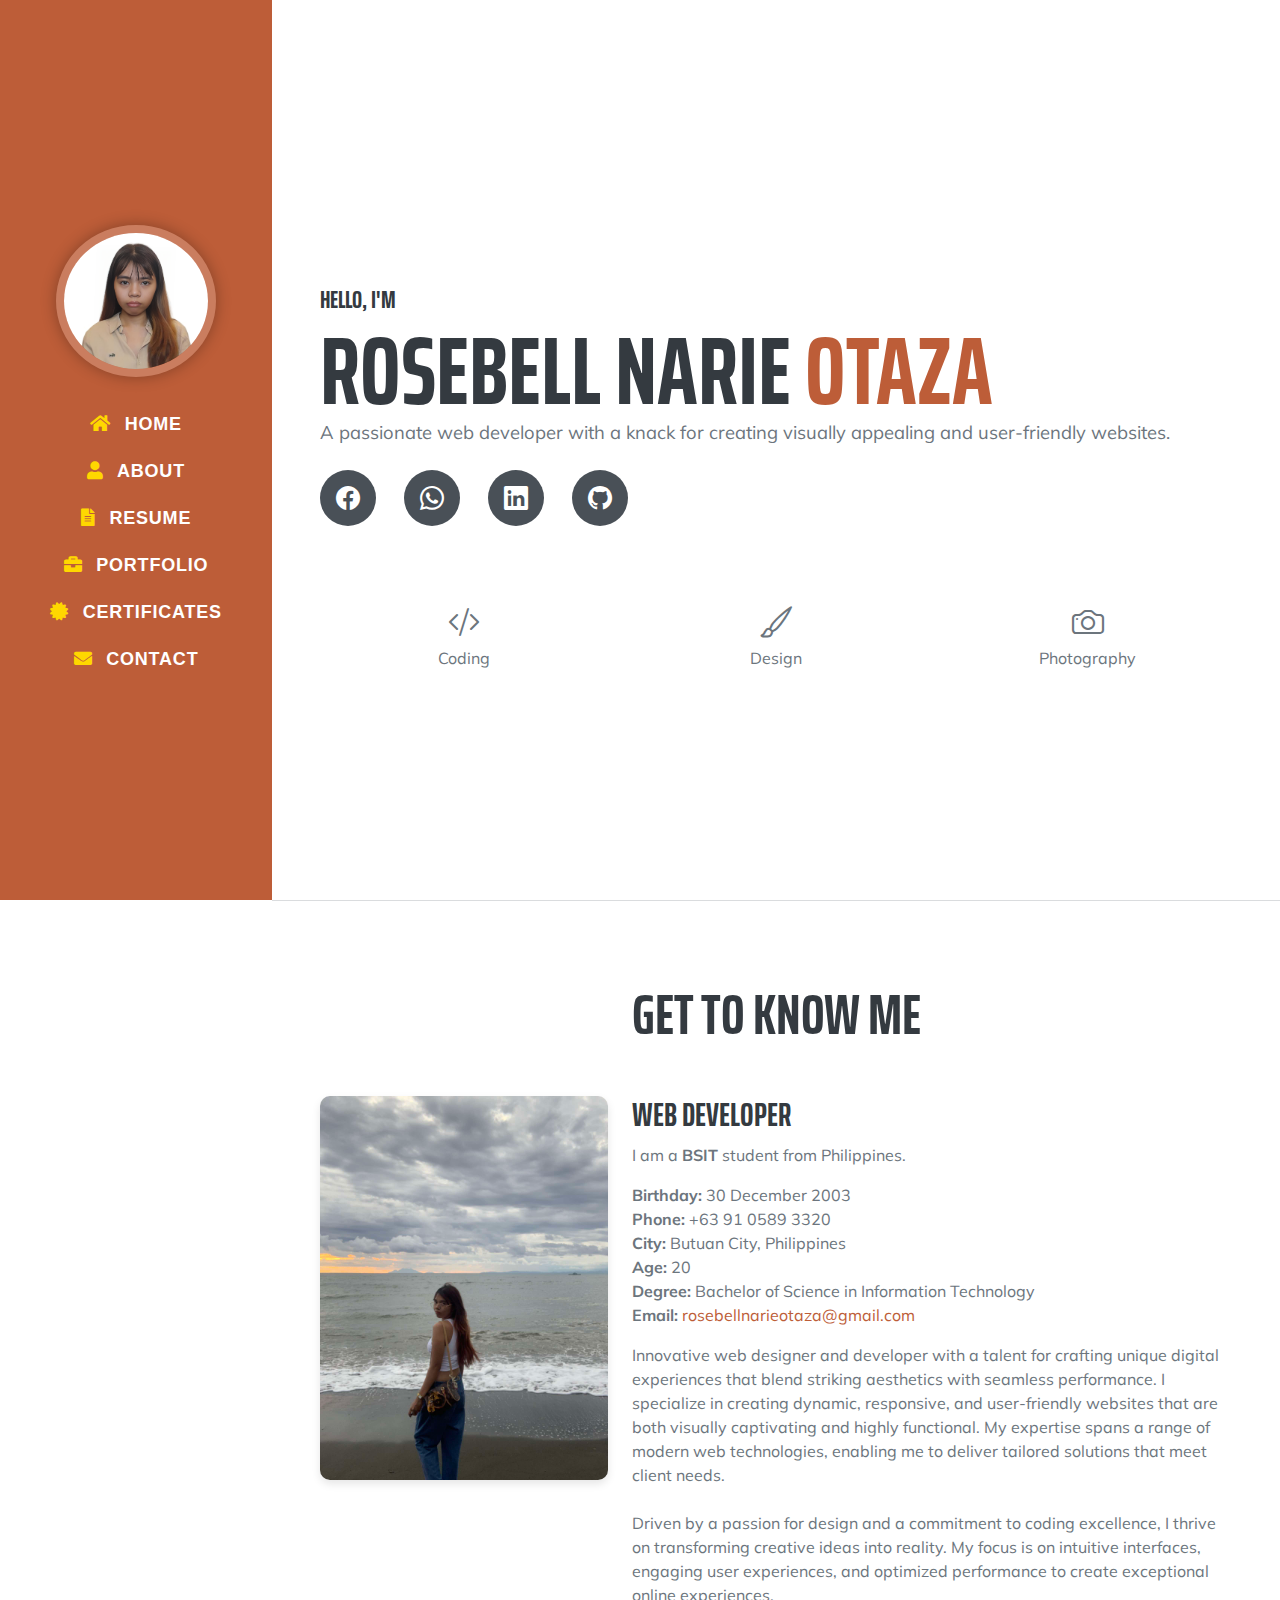
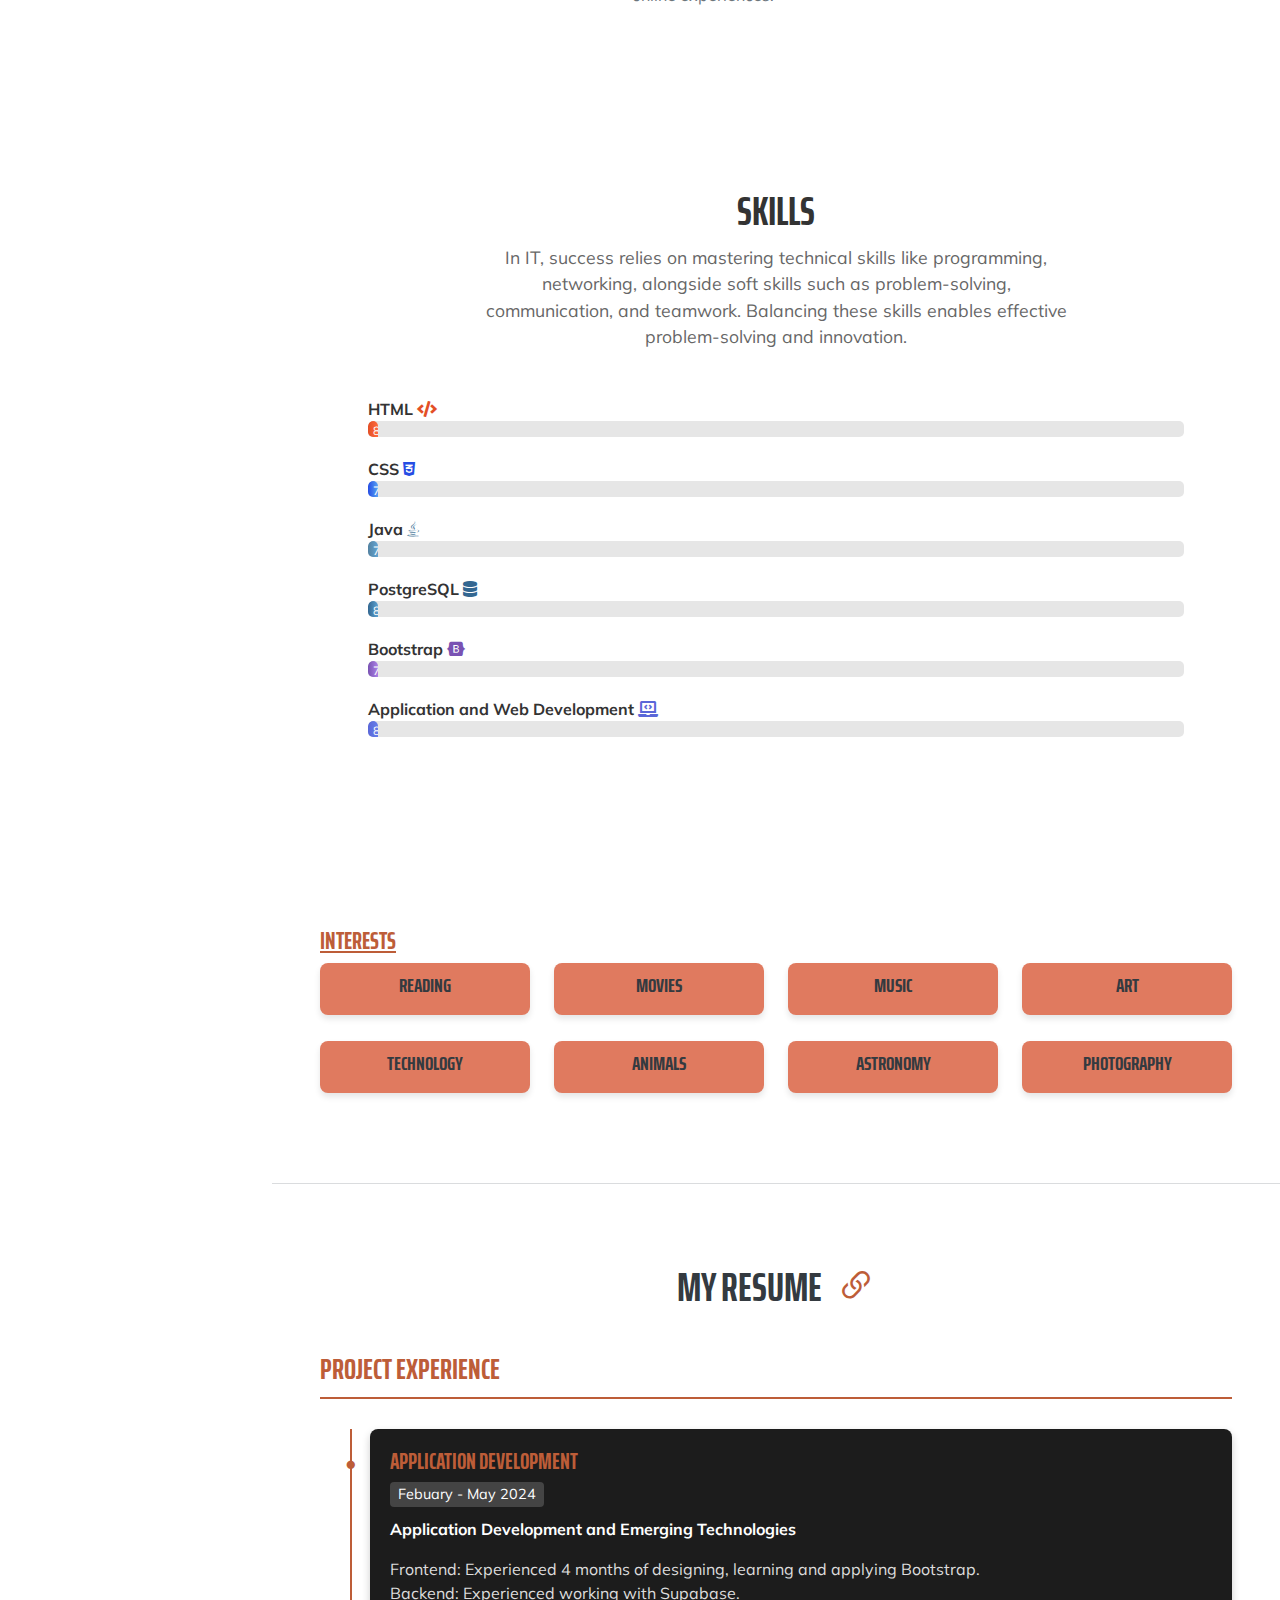
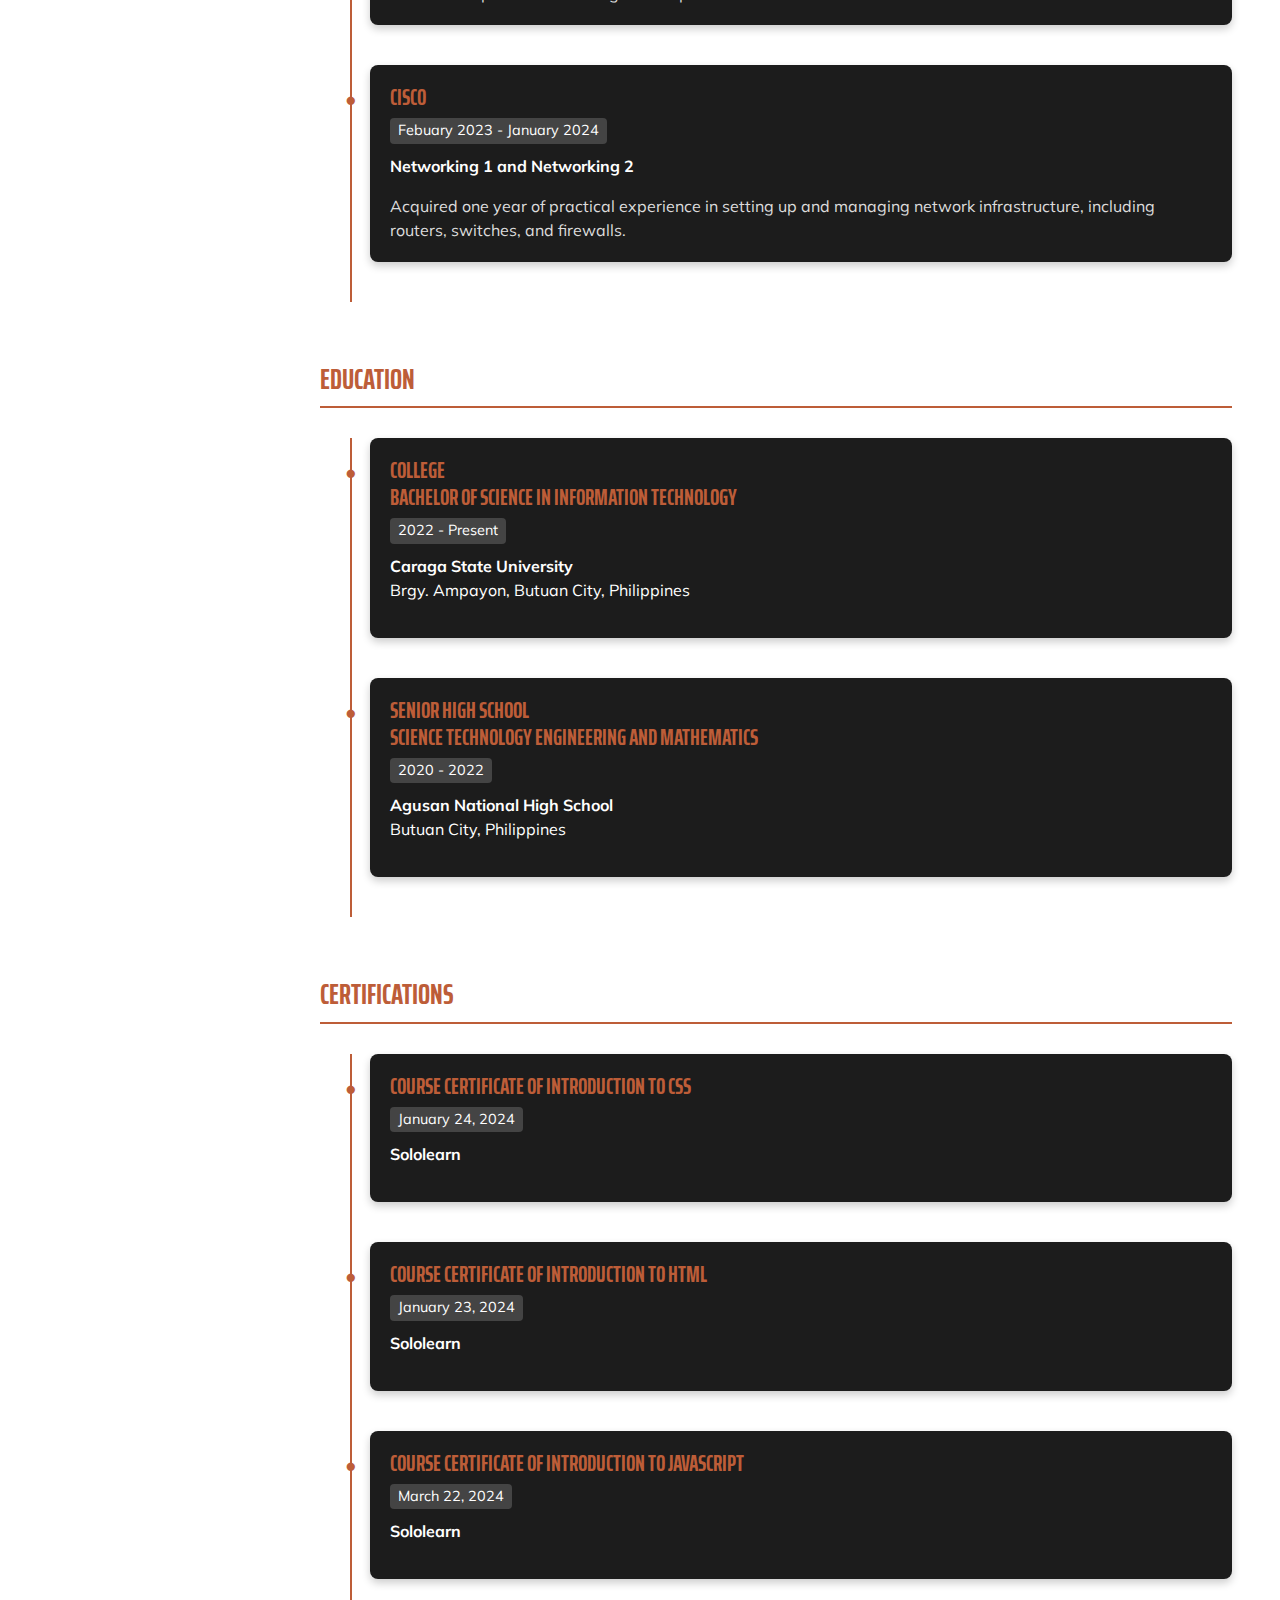
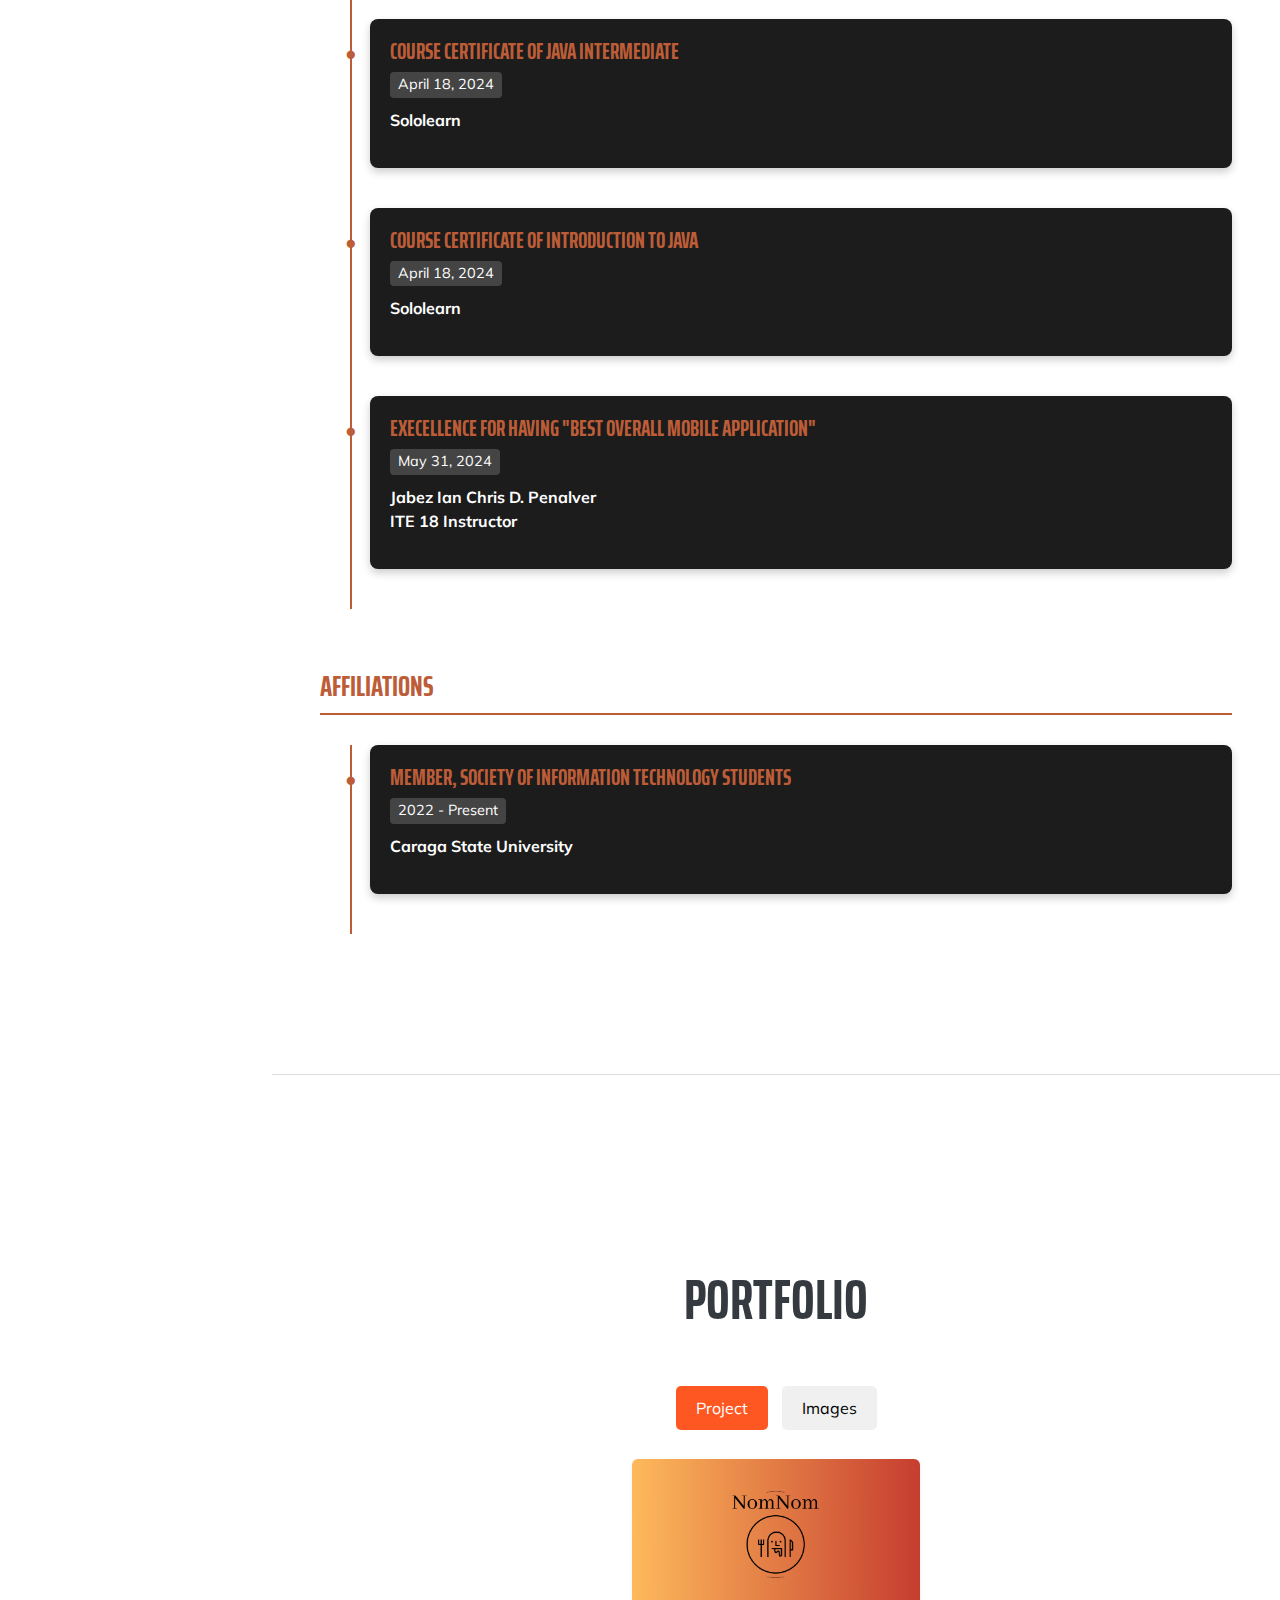
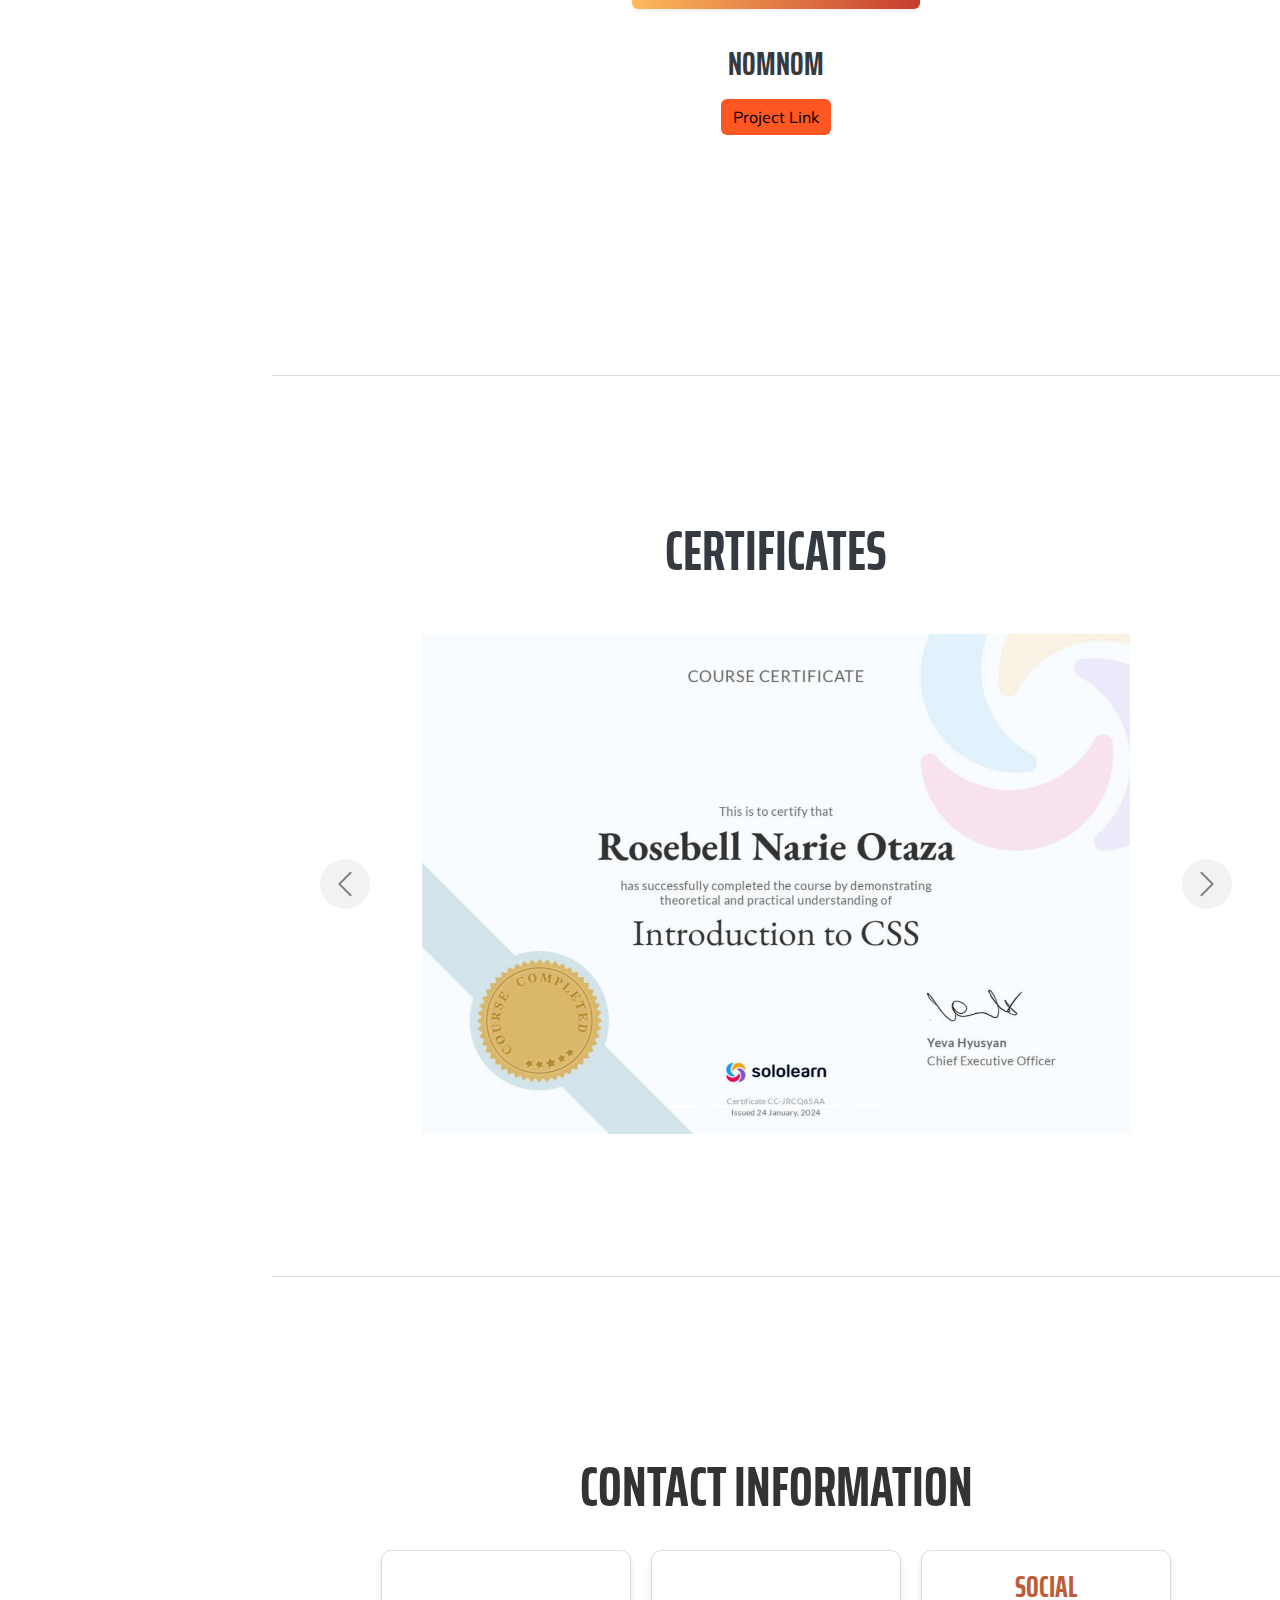
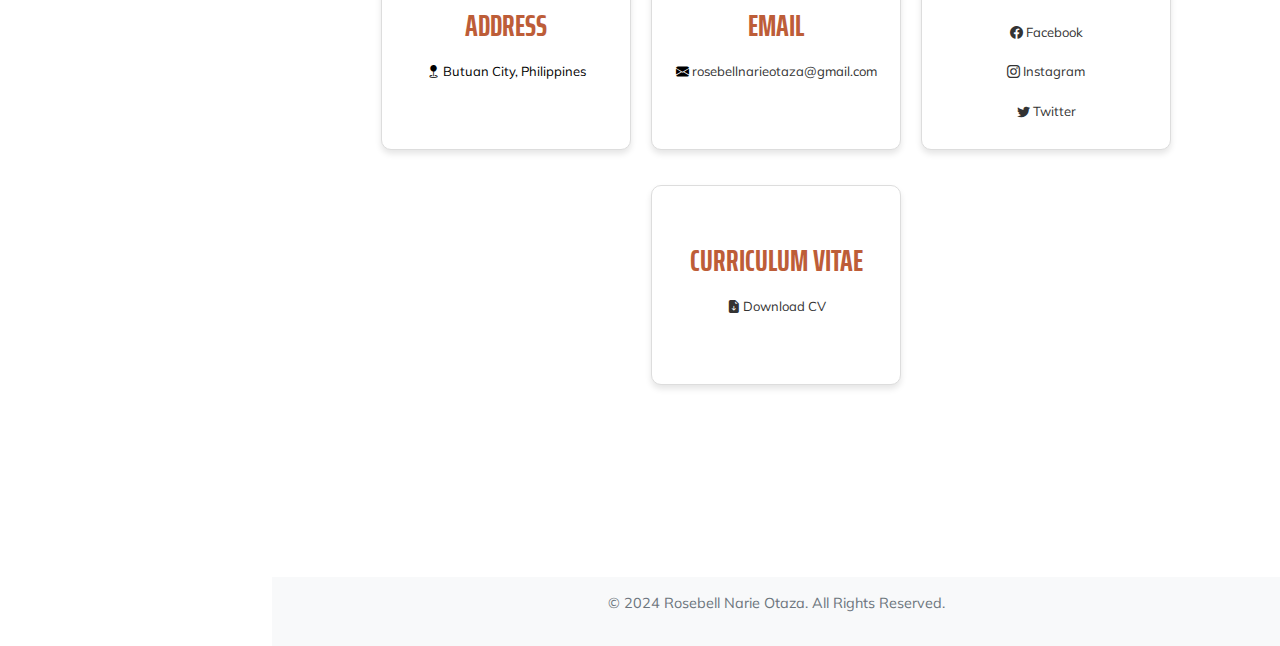
==== commit 4d7e5bae: "Save Changes" ====
--- a/main.html
+++ b/main.html
@@ -4,6 +4,7 @@
     <meta charset="UTF-8">
     <meta name="viewport" content="width=device-width, initial-scale=1.0">
     <title>Personal Website</title>
+    <link rel="icon" href="images/icon.png" type="image/x-icon">
     <link rel="stylesheet" href="assets/css/bootstrap.min.css">
         <!-- Google fonts-->
         <link href="https://fonts.googleapis.com/css?family=Saira+Extra+Condensed:500,700" rel="stylesheet" type="text/css" />
@@ -11,6 +12,7 @@
     <link href="https://cdn.jsdelivr.net/npm/bootstrap-icons/font/bootstrap-icons.css" rel="stylesheet">
     <link href="css/main.css" rel="stylesheet">
     <link href="https://cdnjs.cloudflare.com/ajax/libs/font-awesome/5.15.4/css/all.min.css" rel="stylesheet">
+
 
 </head>
 <body id="page-top">
@@ -29,15 +31,16 @@
                     <ul class="navbar-nav">
                         <li class="nav-item"><a class="nav-link js-scroll-trigger" href="#about"><i class="fas fa-home"></i> Home</a></li>
                         <li class="nav-item"><a class="nav-link js-scroll-trigger" href="#experience"><i class="fas fa-user"></i> About</a></li>
-                        <li class="nav-item"><a class="nav-link js-scroll-trigger" href="#resume"><i class="fas fa-cogs"></i> Resume</a></li>
+                        <li class="nav-item"><a class="nav-link js-scroll-trigger" href="#resume"><i class="fas fa-file-alt"></i> Resume</a></li>
                         <li class="nav-item"><a class="nav-link js-scroll-trigger" href="#education"><i class="fas fa-briefcase"></i> Portfolio</a></li>
+                        <li class="nav-item"><a class="nav-link js-scroll-trigger" href="#certificates"><i class="fas fa-certificate"></i> Certificates</a></li>
                         <li class="nav-item"><a class="nav-link js-scroll-trigger" href="#awards"><i class="fas fa-envelope"></i> Contact</a></li>
                     </ul>
                 </div>
             </nav>
 
             <!-- Page Content-->
-            <div class="container-fluid p-0">
+            <div class="container-fluid p-0" >
                 <!-- Home-->
             <section class="resume-section" id="about">
                 <div class="resume-section-content">
@@ -216,14 +219,10 @@
                 <!--Resume-->
                 <section class="resume-section" id="resume">
                     <div class="resume-section-content">
-                        <h2 class="section-heading">My Resume<a href="https://drive.google.com/file/d/1i2Z58fpmKs8k3QDrjpjz3JVQlkXszNNQ/view?usp=sharing" target="_blank" class="ms-2">
+                        <h2 class="section-heading">My Resume<a href="https://drive.google.com/file/d/1VEfRTMV_BBOOmyJqzEHW7u_Yn3L-H7H-/view?usp=sharing" target="_blank" class="ms-2">
                             <i class="bi bi-link-45deg"></i>
                         </a></h2>
-                        
-                
-                        <!-- Two-column layout container -->
                         <div class="resume-row">
-                            <!-- Professional Experience -->
                             <div class="resume-column">
                                 <div class="resume-category">
                                     <h3 class="resume-category-heading">Project Experience</h3>
@@ -237,7 +236,6 @@
                                                 <li>Backend: Experienced working with Supabase. </li>
                                             </ul>
                                         </div>
-                                        <!-- More experiences can be added similarly -->
                                         <div class="resume-item-detail">
                                             <h4 class="resume-title">CISCO</h4>
                                             <span class="education-date">Febuary 2023 - January 2024</span>
@@ -270,7 +268,6 @@
                             </div>
                         </div>
                 
-                        <!-- Additional Rows for Certifications, Affiliations, and Project Experience -->
                         <div class="resume-row">
                             <!-- Certifications -->
                             <div class="resume-column">
@@ -282,7 +279,6 @@
                                             <span class="education-date">January 24, 2024</span>
                                             <p><strong>Sololearn</strong></p>
                                         </div>
-                                        <!-- More certifications can be added similarly -->
                                         <div class="resume-item-detail">
                                             <h4 class="resume-title">Course Certificate of Introduction to HTML</h4>
                                             <span class="education-date">January 23, 2024</span>
@@ -335,28 +331,25 @@
                     <div class="resume-section-content">
                         <h2 class="mb-5 text-center">Portfolio</h2>
 
-                        <!-- Filter Buttons -->
                         <div class="text-center mb-4">
-                            <button class="filter-btn active" data-filter="all">Projects</button>
+                            <button class="filter-btn active" data-filter="all">Project</button>
                             <button class="filter-btn" data-filter="app">Images</button>
                         </div>
 
                         <!-- All Section -->
                         <div class="portfolio-items all">
-                            <!-- Project Link Section -->
                             <div class="row justify-content-center mb-5">
-                                <div class="col-md-4 text-center">
-                                    <img src="images/APPDEV.png" alt="Portfolio Image 4" class="img-fluid portfolio-image shadow-sm rounded">
-                                    <h5 class="mt-3">NomNom</h5>
-                                    <p>Date Earned: May 31, 2024</p>
+                                <div class="col-md-4 d-flex flex-column align-items-center"> 
+                                    <img src="images/project.png" alt="Portfolio Image 4" class="img-fluid portfolio-image shadow-sm rounded">
+                                    <h3 class="mt-3">NomNom</h3>
                                     <a href="https://www.facebook.com/share/p/AQKgkYquW8Kcj59q/" target="_blank" class="btn btn-primary mt-2">Project Link</a>
                                 </div>
                             </div>
                         </div>
+                        
 
                         <!-- App Section -->
                         <div class="portfolio-items app hide-element">
-                            <!-- Masonry Gallery -->
                             <div class="container">
                                 <div class="row g-4">
                                     <!-- Card 1 -->
@@ -407,7 +400,57 @@
                     </div>
                 </section>
                 <hr class="m-0" />
-
+                <section class="resume-section" id="certificates">
+                    <div class="resume-section-content">
+                      <h2>Certificates</h2>
+                      
+                      <div id="certificateCarousel" class="carousel slide" data-bs-ride="carousel">
+                        <!-- Carousel Indicators (optional) -->
+                        <ol class="carousel-indicators">
+                          <li data-bs-target="#certificateCarousel" data-bs-slide-to="0" class="active"></li>
+                          <li data-bs-target="#certificateCarousel" data-bs-slide-to="1"></li>
+                          <li data-bs-target="#certificateCarousel" data-bs-slide-to="2"></li>
+                          <li data-bs-target="#certificateCarousel" data-bs-slide-to="3"></li>
+                          <li data-bs-target="#certificateCarousel" data-bs-slide-to="4"></li>
+                          <li data-bs-target="#certificateCarousel" data-bs-slide-to="5"></li>
+                        </ol>
+                  
+                        <!-- Carousel Inner -->
+                        <div class="carousel-inner">
+                          <div class="carousel-item active">
+                            <img src="images/CSS.png" class="d-block w-100" alt="Certificate 1">
+                          </div>
+                          <div class="carousel-item">
+                            <img src="images/HTML.png" class="d-block w-100" alt="Certificate 2">
+                          </div>
+                          <div class="carousel-item">
+                            <img src="images/JS.png" class="d-block w-100" alt="Certificate 3">
+                          </div>
+                          <div class="carousel-item">
+                            <img src="images/JAVA INTERMIDIATE.png" class="d-block w-100" alt="Certificate 4">
+                          </div>
+                          <div class="carousel-item">
+                            <img src="images/JAVA.png" class="d-block w-100" alt="Certificate 5">
+                          </div>
+                          <div class="carousel-item">
+                            <img src="images/APPDEV.png" class="d-block w-100" alt="Certificate 6">
+                          </div>
+                        </div>
+                  
+                        <!-- Carousel Controls (arrows) -->
+                        <a class="carousel-control-prev" href="#certificateCarousel" role="button" data-bs-slide="prev">
+                          <span class="carousel-control-prev-icon" aria-hidden="true"></span>
+                          <span class="visually-hidden">Previous</span>
+                        </a>
+                        <a class="carousel-control-next" href="#certificateCarousel" role="button" data-bs-slide="next">
+                          <span class="carousel-control-next-icon" aria-hidden="true"></span>
+                          <span class="visually-hidden">Next</span>
+                        </a>
+                      </div>
+                      
+                    </div>
+                  </section>
+                  
                 <hr class="m-0" />
                 <!-- Contact -->
                 <section class="resume-section" id="awards">
@@ -445,7 +488,7 @@
                             <div class="info-box">
                                 <h3>Curriculum Vitae</h3>
                                 <p>
-                                    <a href="https://drive.google.com/file/d/1i2Z58fpmKs8k3QDrjpjz3JVQlkXszNNQ/view?usp=sharing" target="_blank">
+                                    <a href="https://drive.google.com/file/d/1VEfRTMV_BBOOmyJqzEHW7u_Yn3L-H7H-/view?usp=sharing" target="_blank">
                                         <i class="bi bi-file-earmark-arrow-down-fill icon-small"></i> Download CV
                                     </a>
                                 </p>
--- a/css/main.css
+++ b/css/main.css
@@ -11243,11 +11243,11 @@
 
 /* Portfolio Section Styling */
 .portfolio-image {
-  width: 100%;
-  max-width: 300px;
+  width: 500px;
+  height: auto;
   border-radius: 10px;
-}
-
+  object-fit: contain;
+}
 
 .card {
   border: none;
@@ -11415,3 +11415,56 @@
   color: #bd5d38; /* Updated theme color */
   text-decoration: none;
 }
+
+/*Certificates*/
+#certificates h2 {
+  text-align: center;
+  margin-bottom: 50px;
+}
+
+  /* Responsive carousel */
+  #certificateCarousel {
+    width: 100%;
+    height: auto;
+    max-width: 100%;
+  }
+
+/* Adjust the certificate size */
+#certificateCarousel .carousel-item img {
+  width: 100%; /* Change this to control width (e.g., 80% of container's width) */
+  max-height: 500px; /* Set a maximum height */
+  margin: 0 auto; /* Center the image */
+  object-fit: contain; /* Maintain aspect ratio and avoid distortion */
+}
+
+/* Center the carousel arrows vertically */
+.carousel-control-prev, 
+.carousel-control-next {
+  top: 50%; /* Center vertically */
+  transform: translateY(-50%); /* Adjust for perfect centering */
+  width: 50px; /* Adjust the width for better visibility */
+  height: 50px; /* Adjust height */
+  background-color: rgba(0, 0, 0, 0.1); /* Slight background for visibility */
+  border-radius: 50%; /* Make the arrows circular */
+}
+
+/* Make the arrow icons black */
+.carousel-control-prev-icon, 
+.carousel-control-next-icon {
+  filter: invert(1); /* Change the arrow color to black */
+  width: 30px; /* Adjust size for better visibility */
+  height: 30px;
+}
+
+/* Optional: Change the hover effect */
+.carousel-control-prev:hover, 
+.carousel-control-next:hover {
+  background-color: rgba(0, 0, 0, 0.2); /* Darker on hover */
+}
+
+/*Animations*/
+html {
+  scroll-behavior: smooth;
+}
+
+
